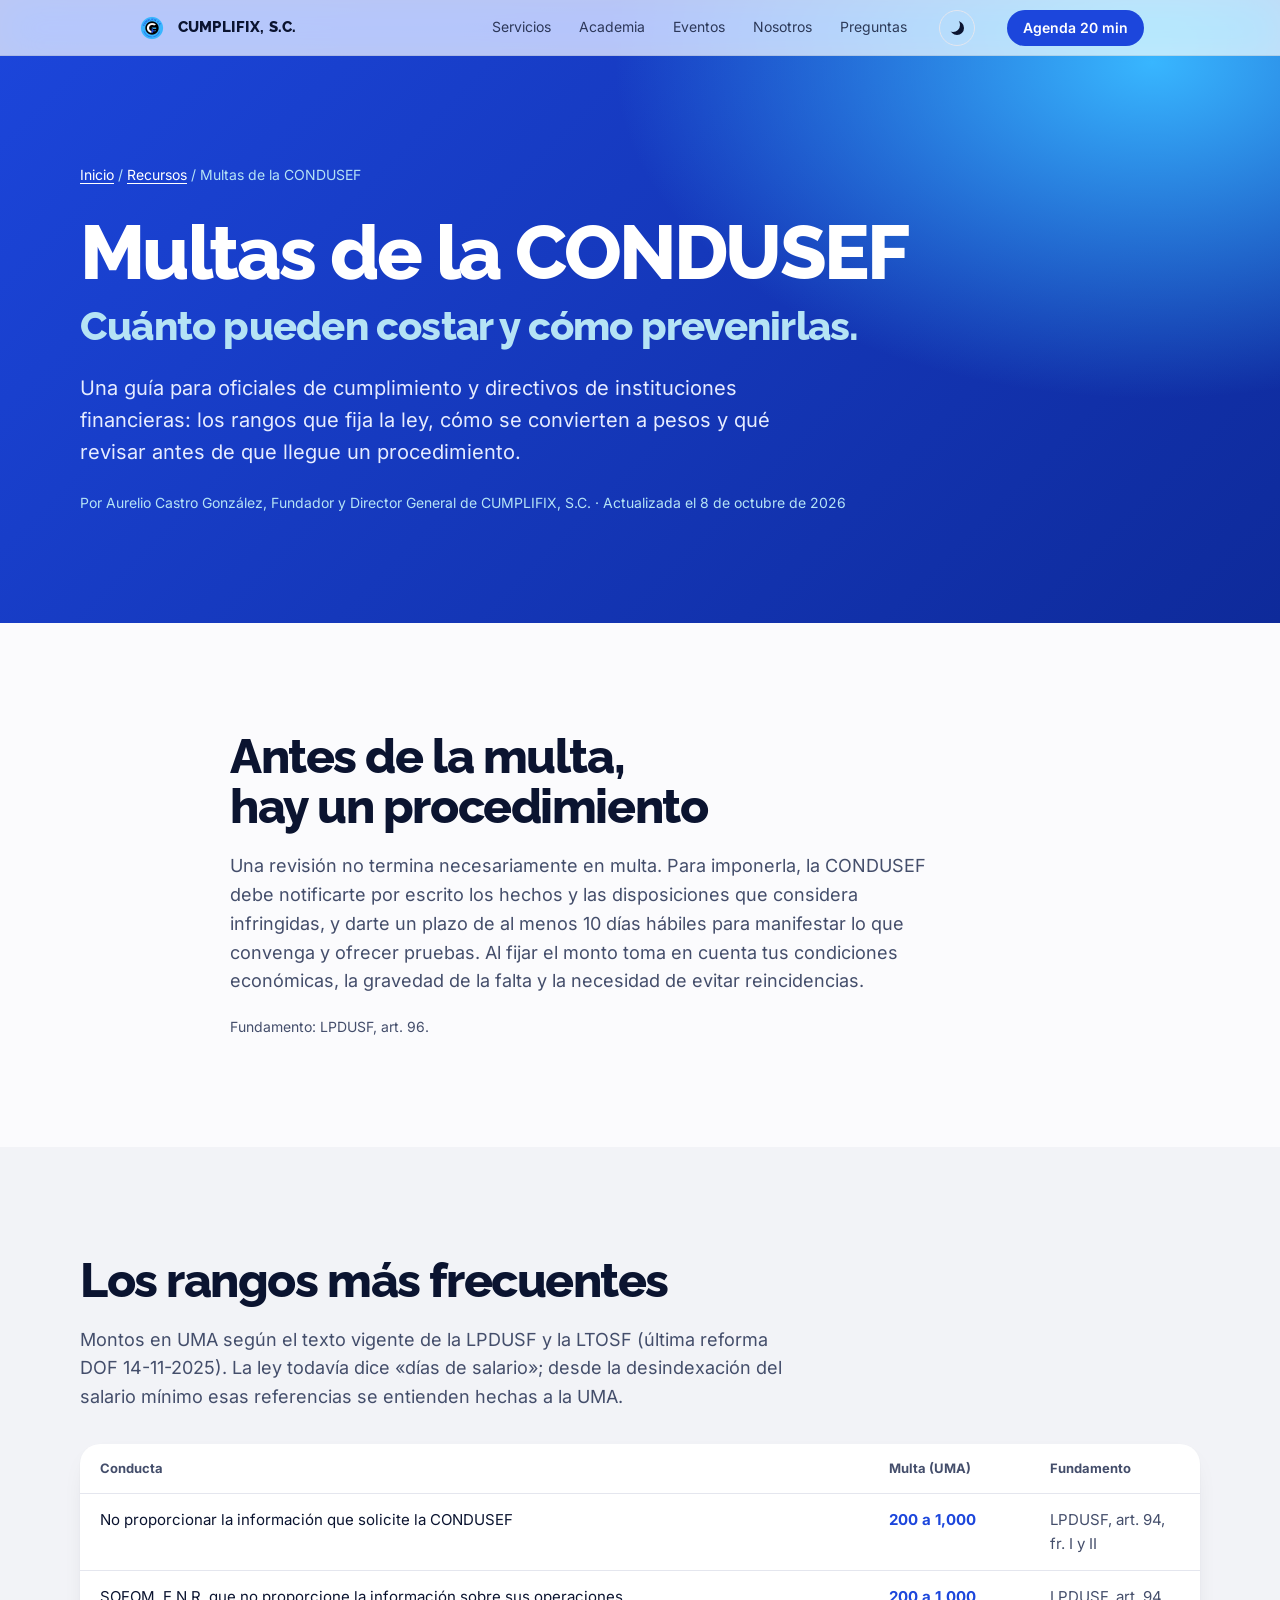
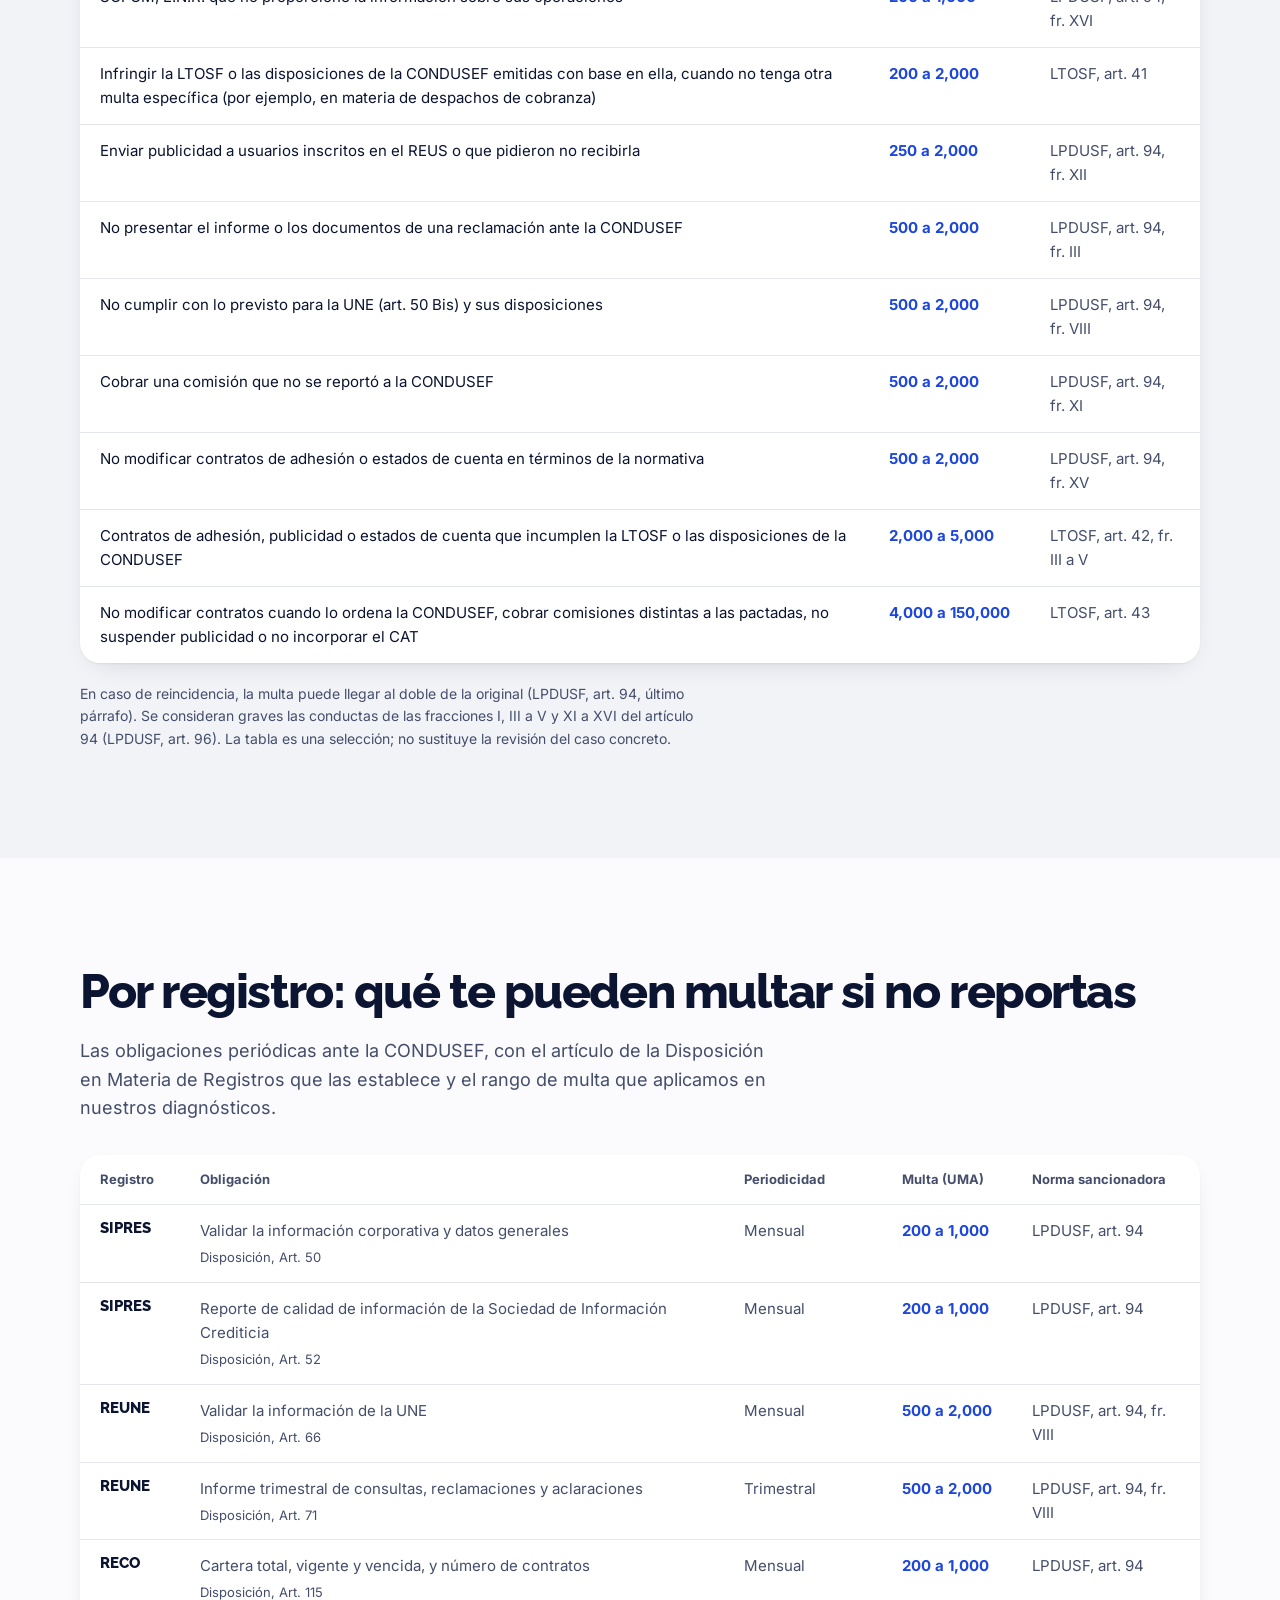
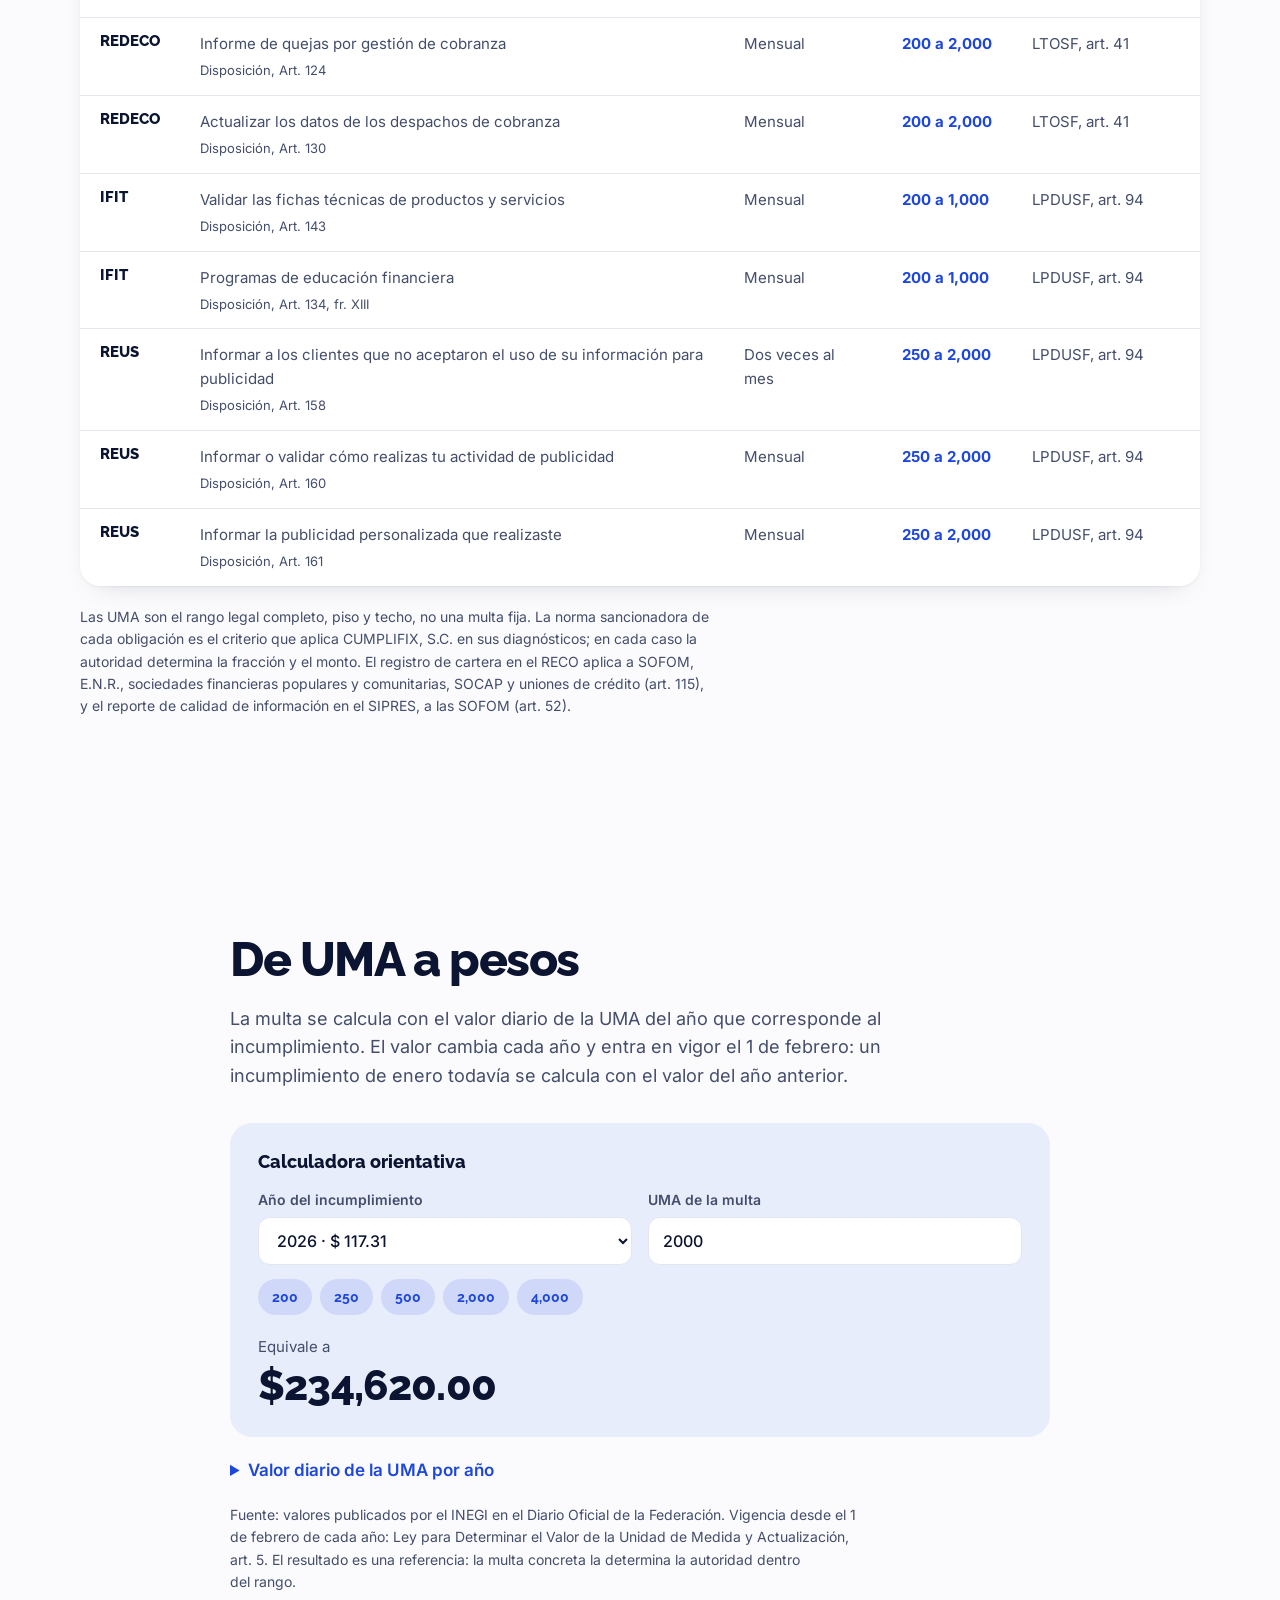
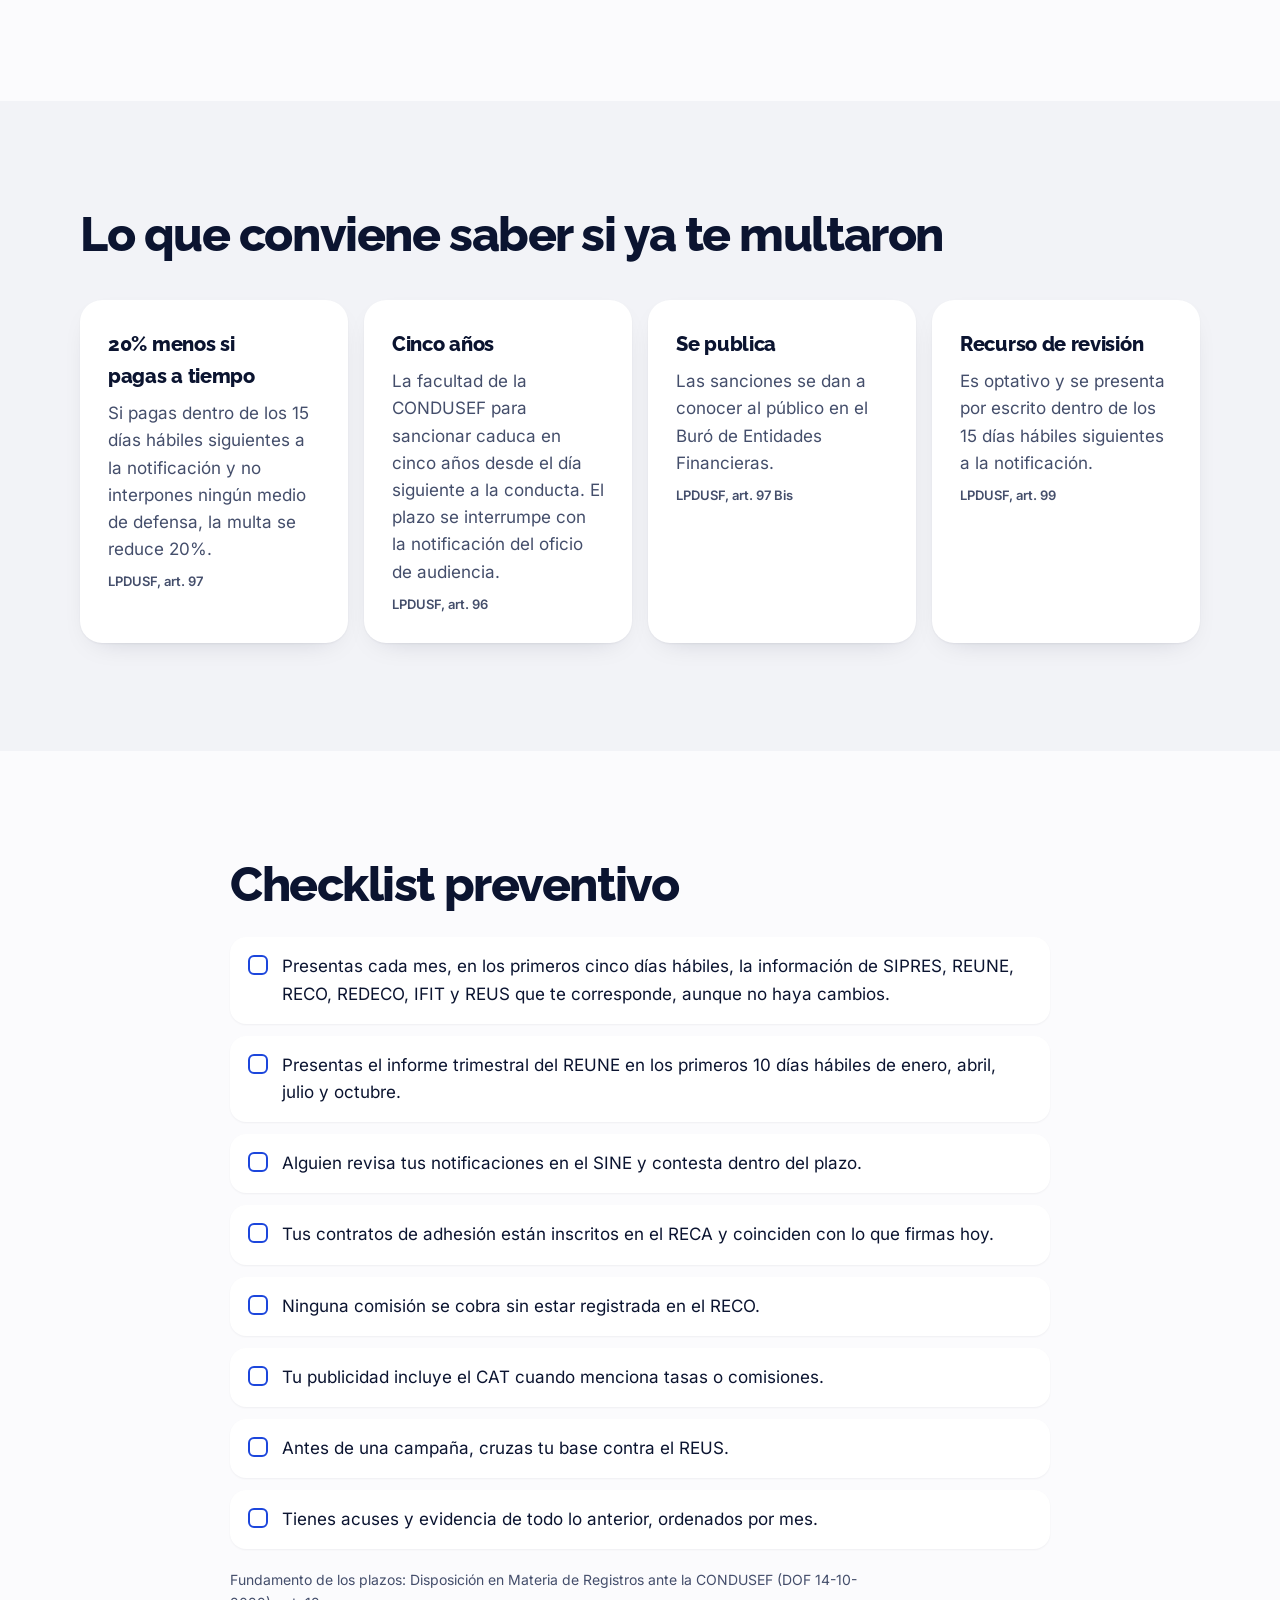
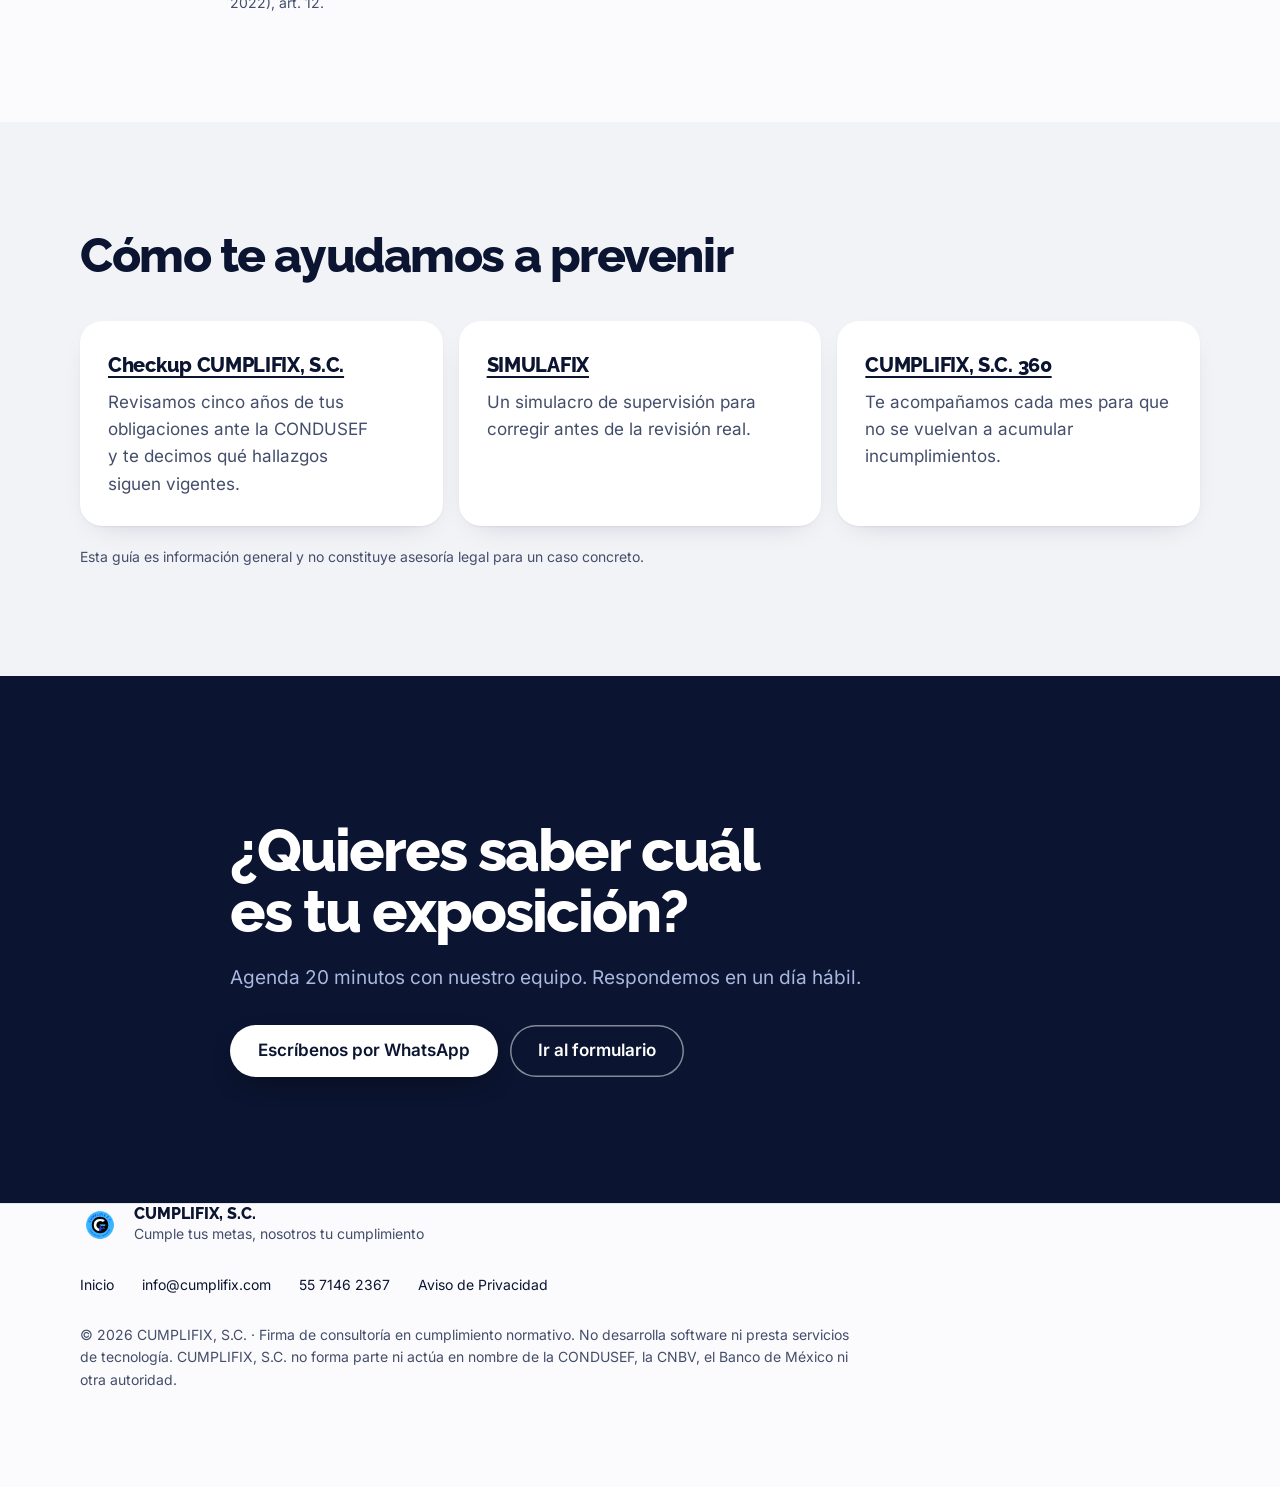
==== recursos/multas-condusef/index.html @ 6221f95b "Guía de multas de la CONDUSEF: rangos por conducta y por registro, calculadora UMA Co-Authored-By: C" ====
<!doctype html>
<html lang="es-MX">
<head>
  <meta charset="utf-8">
  <meta http-equiv="Content-Security-Policy" content="default-src 'none'; script-src 'self'; style-src 'self' 'unsafe-inline'; img-src 'self' data:; font-src 'self'; connect-src 'self'; manifest-src 'self'; base-uri 'none'; form-action 'none'; object-src 'none'; upgrade-insecure-requests">
  <meta name="referrer" content="strict-origin-when-cross-origin">
  <meta name="viewport" content="width=device-width, initial-scale=1">
  <title>Multas de la CONDUSEF: montos en UMA y cómo prevenirlas</title>
  <meta name="description" content="Cuánto puede multar la CONDUSEF a una institución financiera: rangos en UMA según la LPDUSF y la LTOSF, valor de la UMA por año, calculadora y checklist preventivo.">
  <meta property="og:site_name" content="CUMPLIFIX, S.C.">
  <meta property="og:title" content="Multas de la CONDUSEF: montos en UMA y cómo prevenirlas">
  <meta property="og:description" content="Rangos de multa en UMA, valor de la UMA por año y checklist para prevenir sanciones.">
  <meta property="og:type" content="article">
  <meta property="og:url" content="https://cumplifix.com/recursos/multas-condusef/">
  <meta property="og:image" content="https://cumplifix.com/assets/img/logo-1000.png">
  <meta property="og:locale" content="es_MX">
  <meta name="twitter:card" content="summary">
  <meta name="theme-color" content="#FBFBFD" media="(prefers-color-scheme: light)">
  <meta name="theme-color" content="#060A18" media="(prefers-color-scheme: dark)">
  <meta name="color-scheme" content="light dark">
  <link rel="canonical" href="https://cumplifix.com/recursos/multas-condusef/">
  <link rel="icon" type="image/png" href="/assets/img/logo-128.png">
  <link rel="apple-touch-icon" href="/assets/img/logo-128.png">
  <script type="application/ld+json">
{
 "@context": "https://schema.org",
 "@graph": [
  {
   "@type": "Article",
   "@id": "https://cumplifix.com/recursos/multas-condusef/#articulo",
   "headline": "Multas de la CONDUSEF: montos en UMA y cómo prevenirlas",
   "description": "Cuánto puede multar la CONDUSEF a una institución financiera: rangos en UMA según la LPDUSF y la LTOSF, valor de la UMA por año, calculadora y checklist preventivo.",
   "inLanguage": "es-MX",
   "datePublished": "2026-10-08",
   "dateModified": "2026-10-08",
   "author": {
    "@type": "Person",
    "name": "Aurelio Castro González",
    "jobTitle": "Fundador y Director General",
    "worksFor": {
     "@id": "https://cumplifix.com/#organizacion"
    }
   },
   "publisher": {
    "@type": "Organization",
    "@id": "https://cumplifix.com/#organizacion",
    "name": "CUMPLIFIX, S.C.",
    "logo": {
     "@type": "ImageObject",
     "url": "https://cumplifix.com/assets/img/logo-1000.png"
    }
   },
   "mainEntityOfPage": "https://cumplifix.com/recursos/multas-condusef/",
   "image": "https://cumplifix.com/assets/img/logo-1000.png"
  },
  {
   "@type": "BreadcrumbList",
   "itemListElement": [
    {
     "@type": "ListItem",
     "position": 1,
     "name": "Inicio",
     "item": "https://cumplifix.com/"
    },
    {
     "@type": "ListItem",
     "position": 2,
     "name": "Recursos",
     "item": "https://cumplifix.com/#herramientas"
    },
    {
     "@type": "ListItem",
     "position": 3,
     "name": "Multas de la CONDUSEF",
     "item": "https://cumplifix.com/recursos/multas-condusef/"
    }
   ]
  }
 ]
}
  </script>
  <script src="/assets/js/boot.js?v=20261008b"></script>
  <script src="/assets/js/legal.js?v=20261008c" defer></script>
  <script src="/assets/js/multas.js?v=20261008a" defer></script>
  <link rel="preload" href="/assets/fonts/raleway-var.woff2" as="font" type="font/woff2" crossorigin>
  <link rel="preload" href="/assets/fonts/inter-var.woff2" as="font" type="font/woff2" crossorigin>
  <link rel="stylesheet" href="/assets/css/main.css?v=20261008f">
</head>
<body class="svc-page">
  <a class="skip" href="#contenido">Saltar al contenido</a>
  <header class="nav is-scrolled">
    <div class="nav-inner">
      <a class="brand" href="/" aria-label="CUMPLIFIX, S.C., inicio"><img src="/assets/img/logo-128.png" alt="" width="32" height="32"><span>CUMPLIFIX, S.C.</span></a>
      <button class="menu-btn" type="button" aria-expanded="false" aria-controls="nav-links" aria-label="Abrir menú" data-menu><span></span></button>
      <nav class="nav-links" id="nav-links" aria-label="Principal">
        <a href="/#servicios">Servicios</a>
        <a href="/#academia">Academia</a>
        <a href="/#eventos">Eventos</a>
        <a href="/#equipo">Nosotros</a>
        <a href="/#preguntas">Preguntas</a>
      </nav>
      <button class="theme-btn" type="button" data-theme-toggle aria-label="Cambiar a modo oscuro"><span aria-hidden="true"></span></button>
      <a class="btn btn-sm" href="/#contacto">Agenda 20 min</a>
    </div>
  </header>

  <main id="contenido">
    <section class="sp-hero" aria-labelledby="sp-title">
      <div class="sp-wrap">
        <nav class="sp-crumbs" aria-label="Ruta de navegación"><a href="/">Inicio</a> <span aria-hidden="true">/</span> <a href="/#herramientas">Recursos</a> <span aria-hidden="true">/</span> <span aria-current="page">Multas de la CONDUSEF</span></nav>
        <h1 id="sp-title" class="sp-title">Multas de la CONDUSEF <span>Cuánto pueden costar y cómo prevenirlas.</span></h1>
        <p class="sp-sub">Una guía para oficiales de cumplimiento y directivos de instituciones financieras: los rangos que fija la ley, cómo se convierten a pesos y qué revisar antes de que llegue un procedimiento.</p>
        <p class="sp-byline">Por Aurelio Castro González, Fundador y Director General de CUMPLIFIX, S.C. · Actualizada el 8 de octubre de 2026</p>
      </div>
    </section>

    <section class="sp-sec" aria-labelledby="g-antes">
      <div class="sp-wrap sp-narrow">
        <h2 id="g-antes" class="sp-h2">Antes de la multa, hay un procedimiento</h2>
        <p class="sp-lead">Una revisión no termina necesariamente en multa. Para imponerla, la CONDUSEF debe notificarte por escrito los hechos y las disposiciones que considera infringidas, y darte un plazo de al menos 10 días hábiles para manifestar lo que convenga y ofrecer pruebas. Al fijar el monto toma en cuenta tus condiciones económicas, la gravedad de la falta y la necesidad de evitar reincidencias.</p>
        <p class="sp-note">Fundamento: LPDUSF, art. 96.</p>
      </div>
    </section>

    <section class="sp-sec sp-alt" aria-labelledby="g-rangos">
      <div class="sp-wrap">
        <h2 id="g-rangos" class="sp-h2">Los rangos más frecuentes</h2>
        <p class="sp-lead">Montos en UMA según el texto vigente de la LPDUSF y la LTOSF (última reforma DOF 14-11-2025). La ley todavía dice «días de salario»; desde la desindexación del salario mínimo esas referencias se entienden hechas a la UMA.</p>
        <div class="g-table-wrap">
          <table class="g-table">
            <thead><tr><th scope="col">Conducta</th><th scope="col">Multa (UMA)</th><th scope="col">Fundamento</th></tr></thead>
            <tbody>
            <tr><td>No proporcionar la información que solicite la CONDUSEF</td><td class="num">200 a 1,000</td><td>LPDUSF, art. 94, fr. I y II</td></tr>
            <tr><td>SOFOM, E.N.R. que no proporcione la información sobre sus operaciones</td><td class="num">200 a 1,000</td><td>LPDUSF, art. 94, fr. XVI</td></tr>
            <tr><td>Infringir la LTOSF o las disposiciones de la CONDUSEF emitidas con base en ella, cuando no tenga otra multa específica (por ejemplo, en materia de despachos de cobranza)</td><td class="num">200 a 2,000</td><td>LTOSF, art. 41</td></tr>
            <tr><td>Enviar publicidad a usuarios inscritos en el REUS o que pidieron no recibirla</td><td class="num">250 a 2,000</td><td>LPDUSF, art. 94, fr. XII</td></tr>
            <tr><td>No presentar el informe o los documentos de una reclamación ante la CONDUSEF</td><td class="num">500 a 2,000</td><td>LPDUSF, art. 94, fr. III</td></tr>
            <tr><td>No cumplir con lo previsto para la UNE (art. 50 Bis) y sus disposiciones</td><td class="num">500 a 2,000</td><td>LPDUSF, art. 94, fr. VIII</td></tr>
            <tr><td>Cobrar una comisión que no se reportó a la CONDUSEF</td><td class="num">500 a 2,000</td><td>LPDUSF, art. 94, fr. XI</td></tr>
            <tr><td>No modificar contratos de adhesión o estados de cuenta en términos de la normativa</td><td class="num">500 a 2,000</td><td>LPDUSF, art. 94, fr. XV</td></tr>
            <tr><td>Contratos de adhesión, publicidad o estados de cuenta que incumplen la LTOSF o las disposiciones de la CONDUSEF</td><td class="num">2,000 a 5,000</td><td>LTOSF, art. 42, fr. III a V</td></tr>
            <tr><td>No modificar contratos cuando lo ordena la CONDUSEF, cobrar comisiones distintas a las pactadas, no suspender publicidad o no incorporar el CAT</td><td class="num">4,000 a 150,000</td><td>LTOSF, art. 43</td></tr>
            </tbody>
          </table>
        </div>
        <p class="sp-note">En caso de reincidencia, la multa puede llegar al doble de la original (LPDUSF, art. 94, último párrafo). Se consideran graves las conductas de las fracciones I, III a V y XI a XVI del artículo 94 (LPDUSF, art. 96). La tabla es una selección; no sustituye la revisión del caso concreto.</p>
      </div>
    </section>

    <section class="sp-sec" aria-labelledby="g-registro">
      <div class="sp-wrap">
        <h2 id="g-registro" class="sp-h2">Por registro: qué te pueden multar si no reportas</h2>
        <p class="sp-lead">Las obligaciones periódicas ante la CONDUSEF, con el artículo de la Disposición en Materia de Registros que las establece y el rango de multa que aplicamos en nuestros diagnósticos.</p>
        <div class="g-table-wrap">
          <table class="g-table g-table-reg">
            <thead><tr><th scope="col">Registro</th><th scope="col">Obligación</th><th scope="col">Periodicidad</th><th scope="col">Multa (UMA)</th><th scope="col">Norma sancionadora</th></tr></thead>
            <tbody>
            <tr><td class="reg">SIPRES</td><td>Validar la información corporativa y datos generales<span class="g-art">Disposición, Art. 50</span></td><td>Mensual</td><td class="num">200 a 1,000</td><td>LPDUSF, art. 94</td></tr>
            <tr><td class="reg">SIPRES</td><td>Reporte de calidad de información de la Sociedad de Información Crediticia<span class="g-art">Disposición, Art. 52</span></td><td>Mensual</td><td class="num">200 a 1,000</td><td>LPDUSF, art. 94</td></tr>
            <tr><td class="reg">REUNE</td><td>Validar la información de la UNE<span class="g-art">Disposición, Art. 66</span></td><td>Mensual</td><td class="num">500 a 2,000</td><td>LPDUSF, art. 94, fr. VIII</td></tr>
            <tr><td class="reg">REUNE</td><td>Informe trimestral de consultas, reclamaciones y aclaraciones<span class="g-art">Disposición, Art. 71</span></td><td>Trimestral</td><td class="num">500 a 2,000</td><td>LPDUSF, art. 94, fr. VIII</td></tr>
            <tr><td class="reg">RECO</td><td>Cartera total, vigente y vencida, y número de contratos<span class="g-art">Disposición, Art. 115</span></td><td>Mensual</td><td class="num">200 a 1,000</td><td>LPDUSF, art. 94</td></tr>
            <tr><td class="reg">REDECO</td><td>Informe de quejas por gestión de cobranza<span class="g-art">Disposición, Art. 124</span></td><td>Mensual</td><td class="num">200 a 2,000</td><td>LTOSF, art. 41</td></tr>
            <tr><td class="reg">REDECO</td><td>Actualizar los datos de los despachos de cobranza<span class="g-art">Disposición, Art. 130</span></td><td>Mensual</td><td class="num">200 a 2,000</td><td>LTOSF, art. 41</td></tr>
            <tr><td class="reg">IFIT</td><td>Validar las fichas técnicas de productos y servicios<span class="g-art">Disposición, Art. 143</span></td><td>Mensual</td><td class="num">200 a 1,000</td><td>LPDUSF, art. 94</td></tr>
            <tr><td class="reg">IFIT</td><td>Programas de educación financiera<span class="g-art">Disposición, Art. 134, fr. XIII</span></td><td>Mensual</td><td class="num">200 a 1,000</td><td>LPDUSF, art. 94</td></tr>
            <tr><td class="reg">REUS</td><td>Informar a los clientes que no aceptaron el uso de su información para publicidad<span class="g-art">Disposición, Art. 158</span></td><td>Dos veces al mes</td><td class="num">250 a 2,000</td><td>LPDUSF, art. 94</td></tr>
            <tr><td class="reg">REUS</td><td>Informar o validar cómo realizas tu actividad de publicidad<span class="g-art">Disposición, Art. 160</span></td><td>Mensual</td><td class="num">250 a 2,000</td><td>LPDUSF, art. 94</td></tr>
            <tr><td class="reg">REUS</td><td>Informar la publicidad personalizada que realizaste<span class="g-art">Disposición, Art. 161</span></td><td>Mensual</td><td class="num">250 a 2,000</td><td>LPDUSF, art. 94</td></tr>
            </tbody>
          </table>
        </div>
        <p class="sp-note">Las UMA son el rango legal completo, piso y techo, no una multa fija. La norma sancionadora de cada obligación es el criterio que aplica CUMPLIFIX, S.C. en sus diagnósticos; en cada caso la autoridad determina la fracción y el monto. El registro de cartera en el RECO aplica a SOFOM, E.N.R., sociedades financieras populares y comunitarias, SOCAP y uniones de crédito (art. 115), y el reporte de calidad de información en el SIPRES, a las SOFOM (art. 52).</p>
      </div>
    </section>

    <section class="sp-sec" aria-labelledby="g-uma">
      <div class="sp-wrap sp-narrow">
        <h2 id="g-uma" class="sp-h2">De UMA a pesos</h2>
        <p class="sp-lead">La multa se calcula con el valor diario de la UMA del año que corresponde al incumplimiento. El valor cambia cada año y entra en vigor el 1 de febrero: un incumplimiento de enero todavía se calcula con el valor del año anterior.</p>
        <div class="g-calc" data-calc role="group" aria-labelledby="g-calc-t">
          <p id="g-calc-t" class="g-calc-t">Calculadora orientativa</p>
          <div class="g-calc-row">
            <label>Año del incumplimiento<select data-uma><option value="117.31">2026 · $ 117.31</option><option value="113.14">2025 · $ 113.14</option><option value="108.57">2024 · $ 108.57</option><option value="103.74">2023 · $ 103.74</option><option value="96.22">2022 · $ 96.22</option><option value="89.62">2021 · $ 89.62</option><option value="86.88">2020 · $ 86.88</option><option value="84.49">2019 · $ 84.49</option><option value="80.6">2018 · $ 80.60</option><option value="75.49">2017 · $ 75.49</option><option value="73.04">2016 · $ 73.04</option></select></label>
            <label>UMA de la multa<input data-umas type="number" inputmode="numeric" min="1" max="150000" step="1" value="2000"></label>
          </div>
          <ul class="g-presets" aria-label="Montos frecuentes"><li><button type="button" data-preset="200">200</button></li><li><button type="button" data-preset="250">250</button></li><li><button type="button" data-preset="500">500</button></li><li><button type="button" data-preset="2000">2,000</button></li><li><button type="button" data-preset="4000">4,000</button></li></ul>
          <p class="g-calc-out" aria-live="polite"><span>Equivale a</span> <b data-out>$ 234,620.00</b></p>
        </div>
        <details class="g-uma-tabla">
          <summary>Valor diario de la UMA por año</summary>
          <table class="g-table g-table-sm">
            <thead><tr><th scope="col">Año</th><th scope="col">Valor diario</th></tr></thead>
            <tbody>
            <tr><td>2026</td><td class="num">$ 117.31</td></tr>
            <tr><td>2025</td><td class="num">$ 113.14</td></tr>
            <tr><td>2024</td><td class="num">$ 108.57</td></tr>
            <tr><td>2023</td><td class="num">$ 103.74</td></tr>
            <tr><td>2022</td><td class="num">$ 96.22</td></tr>
            <tr><td>2021</td><td class="num">$ 89.62</td></tr>
            <tr><td>2020</td><td class="num">$ 86.88</td></tr>
            <tr><td>2019</td><td class="num">$ 84.49</td></tr>
            <tr><td>2018</td><td class="num">$ 80.60</td></tr>
            <tr><td>2017</td><td class="num">$ 75.49</td></tr>
            <tr><td>2016</td><td class="num">$ 73.04</td></tr>
            </tbody>
          </table>
        </details>
        <p class="sp-note">Fuente: valores publicados por el INEGI en el Diario Oficial de la Federación. Vigencia desde el 1 de febrero de cada año: Ley para Determinar el Valor de la Unidad de Medida y Actualización, art. 5. El resultado es una referencia: la multa concreta la determina la autoridad dentro del rango.</p>
      </div>
    </section>

    <section class="sp-sec sp-alt" aria-labelledby="g-reduce">
      <div class="sp-wrap">
        <h2 id="g-reduce" class="sp-h2">Lo que conviene saber si ya te multaron</h2>
        <ul class="sp-grid sp-grid-even">
          <li><h3>20% menos si pagas a tiempo</h3><p>Si pagas dentro de los 15 días hábiles siguientes a la notificación y no interpones ningún medio de defensa, la multa se reduce 20%.</p><p class="sp-fr">LPDUSF, art. 97</p></li>
          <li><h3>Cinco años</h3><p>La facultad de la CONDUSEF para sancionar caduca en cinco años desde el día siguiente a la conducta. El plazo se interrumpe con la notificación del oficio de audiencia.</p><p class="sp-fr">LPDUSF, art. 96</p></li>
          <li><h3>Se publica</h3><p>Las sanciones se dan a conocer al público en el Buró de Entidades Financieras.</p><p class="sp-fr">LPDUSF, art. 97 Bis</p></li>
          <li><h3>Recurso de revisión</h3><p>Es optativo y se presenta por escrito dentro de los 15 días hábiles siguientes a la notificación.</p><p class="sp-fr">LPDUSF, art. 99</p></li>
        </ul>
      </div>
    </section>

    <section class="sp-sec" aria-labelledby="g-check">
      <div class="sp-wrap sp-narrow">
        <h2 id="g-check" class="sp-h2">Checklist preventivo</h2>
        <ul class="g-check">
          <li>Presentas cada mes, en los primeros cinco días hábiles, la información de SIPRES, REUNE, RECO, REDECO, IFIT y REUS que te corresponde, aunque no haya cambios.</li>
          <li>Presentas el informe trimestral del REUNE en los primeros 10 días hábiles de enero, abril, julio y octubre.</li>
          <li>Alguien revisa tus notificaciones en el SINE y contesta dentro del plazo.</li>
          <li>Tus contratos de adhesión están inscritos en el RECA y coinciden con lo que firmas hoy.</li>
          <li>Ninguna comisión se cobra sin estar registrada en el RECO.</li>
          <li>Tu publicidad incluye el CAT cuando menciona tasas o comisiones.</li>
          <li>Antes de una campaña, cruzas tu base contra el REUS.</li>
          <li>Tienes acuses y evidencia de todo lo anterior, ordenados por mes.</li>
        </ul>
        <p class="sp-note">Fundamento de los plazos: Disposición en Materia de Registros ante la CONDUSEF (DOF 14-10-2022), art. 12.</p>
      </div>
    </section>

    <section class="sp-sec sp-alt" aria-labelledby="g-ayuda">
      <div class="sp-wrap">
        <h2 id="g-ayuda" class="sp-h2">Cómo te ayudamos a prevenir</h2>
        <ul class="sp-grid sp-grid-even">
          <li><h3><a href="/servicios/checkup/">Checkup CUMPLIFIX, S.C.</a></h3><p>Revisamos cinco años de tus obligaciones ante la CONDUSEF y te decimos qué hallazgos siguen vigentes.</p></li>
          <li><h3><a href="/servicios/simulafix/">SIMULAFIX</a></h3><p>Un simulacro de supervisión para corregir antes de la revisión real.</p></li>
          <li><h3><a href="/servicios/cumplifix-360/">CUMPLIFIX, S.C. 360</a></h3><p>Te acompañamos cada mes para que no se vuelvan a acumular incumplimientos.</p></li>
        </ul>
        <p class="sp-note">Esta guía es información general y no constituye asesoría legal para un caso concreto.</p>
      </div>
    </section>

    <section class="contact sp-cta" aria-labelledby="sp-cta">
      <div class="sp-wrap sp-narrow">
        <h2 id="sp-cta" class="contact-title">¿Quieres saber cuál es tu exposición?</h2>
        <p class="contact-sub">Agenda 20 minutos con nuestro equipo. Respondemos en un día hábil.</p>
        <div class="sp-ctas">
          <a class="btn btn-light" href="https://wa.me/525571462367?text=Hola%2C%20le%C3%AD%20la%20gu%C3%ADa%20de%20multas%20de%20la%20CONDUSEF%20y%20quiero%20revisar%20mi%20caso." target="_blank" rel="noopener">Escríbenos por WhatsApp</a>
          <a class="btn btn-ghost-dark" href="/#contacto">Ir al formulario</a>
        </div>
      </div>
    </section>
  </main>

  <footer class="foot">
    <div class="foot-inner">
      <div class="foot-brand">
        <img src="/assets/img/logo-128.png" alt="" width="40" height="40">
        <div><b>CUMPLIFIX, S.C.</b><span>Cumple tus metas, nosotros tu cumplimiento</span></div>
      </div>
      <ul class="foot-links">
        <li><a href="/">Inicio</a></li>
        <li><a href="mailto:info@cumplifix.com">info@cumplifix.com</a></li>
        <li><a href="tel:+525571462367">55 7146 2367</a></li>
        <li><a href="/aviso-de-privacidad.html">Aviso de Privacidad</a></li>
      </ul>
      <p class="foot-legal">© 2026 CUMPLIFIX, S.C. · Firma de consultoría en cumplimiento normativo. No desarrolla software ni presta servicios de tecnología. CUMPLIFIX, S.C. no forma parte ni actúa en nombre de la CONDUSEF, la CNBV, el Banco de México ni otra autoridad.</p>
    </div>
  </footer>
</body>
</html>
---- assets/css/main.css ----
/* Lenis (integrado) */
html.lenis,html.lenis body{height:auto}.lenis:not(.lenis-autoToggle).lenis-stopped{overflow:clip}.lenis [data-lenis-prevent],.lenis [data-lenis-prevent-wheel],.lenis [data-lenis-prevent-touch]{overscroll-behavior:contain}.lenis.lenis-smooth iframe{pointer-events:none}.lenis.lenis-autoToggle{transition-property:overflow;transition-duration:1ms;transition-behavior:allow-discrete}

/* ============ Tipografías autoalojadas ============ */
@font-face {
  font-family: "Raleway";
  src: url("../fonts/raleway-var.woff2") format("woff2");
  font-weight: 100 900;
  font-display: swap;
}
@font-face {
  font-family: "Inter";
  src: url("../fonts/inter-var.woff2") format("woff2");
  font-weight: 100 900;
  font-display: swap;
}

/* ============ Tokens de marca ============ */
:root {
  --royal: #1C46DC;
  --royal-press: #1538B8;
  --sky: #38B6FF;
  --ink: #0B1430;
  --ink-2: #444E6B;        /* texto secundario sobre claro (AA) */
  --line: #E4E6EE;
  --ground: #FBFBFD;
  --ground-2: #F2F3F7;
  --wa: #0B6B37;           /* verde WhatsApp, 6.4:1 sobre blanco */
  --on-dark-2: #A9B8E0;    /* texto secundario sobre tinta, teñido de azul */

  --fg: #0B1430;            /* texto principal (cambia en modo oscuro) */
  --surface: #FFFFFF;       /* tarjetas y formularios sobre fondo claro */
  --accent-text: #1C46DC;   /* royal como color de texto/enlace */
  --nav-bg: rgba(251, 251, 253, .72);
  --pale: #E8EDFC;
  --err: #C2261D; --err-bg: #FFF5F4; --ok: #12753F;
  --cotton: #B5E3F5;
  --candy: #F4B8D0;

  --display: "Raleway", system-ui, sans-serif;
  --text: "Inter", system-ui, sans-serif;

  --ease-out: cubic-bezier(0.22, 1, 0.36, 1);
  --radius-l: 28px;
  --nav-h: 56px;
  --gutter: clamp(20px, 5vw, 56px);
}

/* ============ Modo oscuro ============ */
@media (prefers-color-scheme: dark) {
  :root:not([data-theme="light"]) {
    --ground: #060A18; --ground-2: #121A36; --surface: #0E1530; --fg: #EEF2FF; --ink-2: #A9B8E0;
    --line: rgba(255, 255, 255, .12); --accent-text: #8DB2FF; --nav-bg: rgba(6, 10, 24, .72); --pale: #16224A; --wa: #4CD38A; --err: #FF8A80; --err-bg: #2A1220; --ok: #5FE09A;
    color-scheme: dark;
  }
}
:root[data-theme="dark"] {
  --ground: #060A18; --ground-2: #121A36; --surface: #0E1530; --fg: #EEF2FF; --ink-2: #A9B8E0;
  --line: rgba(255, 255, 255, .12); --accent-text: #8DB2FF; --nav-bg: rgba(6, 10, 24, .72); --pale: #16224A; --wa: #4CD38A; --err: #FF8A80; --err-bg: #2A1220; --ok: #5FE09A;
  color-scheme: dark;
}
:root[data-theme="light"] { color-scheme: light; }

/* ============ Base ============ */
*, *::before, *::after { box-sizing: border-box; }
[hidden] { display: none !important; }
html { -webkit-text-size-adjust: 100%; scrollbar-color: #C5CBDB transparent; scroll-padding-top: calc(var(--nav-h) + 16px); }
@media (max-width: 700px) { html { scroll-padding-bottom: 96px; } }
body {
  margin: 0;
  background: var(--ground);
  color: var(--fg);
  font: 400 1.0625rem/1.6 var(--text);
  font-feature-settings: "ss01", "cv11";
  -webkit-font-smoothing: antialiased;
  caret-color: var(--accent-text);
  overflow-x: clip;
}
img { display: block; max-width: 100%; height: auto; }
h1, h2, h3 { font-family: var(--display); margin: 0; text-wrap: balance; }
p { margin: 0; text-wrap: pretty; }
a { color: inherit; text-underline-offset: 0.2em; }
::selection { background: var(--royal); color: #fff; }
:focus-visible { outline: 3px solid var(--royal); outline-offset: 3px; border-radius: 6px; }
.stage :focus-visible, .after :focus-visible, .pld-card :focus-visible, .contact :focus-visible, .nav.is-dark :focus-visible { outline-color: var(--sky); }
.contact .form :focus-visible { outline-color: var(--accent-text); }
.accent { color: var(--accent-text); }

.skip {
  position: absolute; left: 16px; top: -60px; z-index: 100;
  background: var(--ink); color: #fff; padding: 10px 16px; border-radius: 10px;
}
.skip:focus { top: 12px; }

/* ============ Botones ============ */
.btn {
  display: inline-flex; align-items: center; justify-content: center;
  min-height: 52px; padding: 12px 28px;
  border-radius: 999px;
  background: var(--royal); color: #fff;
  font: 600 1.0625rem/1.25 var(--text);
  text-align: center;
  text-decoration: none;
  box-shadow: 0 1px 2px rgba(11, 20, 48, .12), 0 8px 24px -8px rgba(28, 70, 220, .55);
  transition: background-color .2s var(--ease-out), transform .16s var(--ease-out), box-shadow .2s var(--ease-out);
}
.btn:hover { background: var(--royal-press); box-shadow: 0 1px 2px rgba(11, 20, 48, .14), 0 12px 28px -8px rgba(28, 70, 220, .6); }
.btn:active { transform: scale(.97); }
.btn-sm { min-height: 36px; padding: 0 16px; line-height: 1; white-space: nowrap; font-size: .875rem; box-shadow: none; }
.btn-sm:hover { box-shadow: none; }

.link-wa {
  display: inline-flex; align-items: center; gap: 8px;
  min-height: 52px; padding: 0 8px;
  color: var(--wa); font-weight: 600; text-decoration: none;
}
.link-wa:hover { text-decoration: underline; }

/* ============ Navegación ============ */
.nav {
  position: fixed; inset: 0 0 auto 0; z-index: 50;
  height: var(--nav-h);
  background: var(--nav-bg);
  -webkit-backdrop-filter: saturate(180%) blur(20px);
  backdrop-filter: saturate(180%) blur(20px);
  border-bottom: 1px solid transparent;
  transition: border-color .3s var(--ease-out), background-color .4s var(--ease-out), color .4s var(--ease-out);
}
.nav.is-scrolled { border-bottom-color: rgba(11, 20, 48, .08); }
.nav.is-dark { background: rgba(11, 20, 48, .6); color: #fff; border-bottom-color: rgba(255, 255, 255, .08); }
.nav-inner {
  height: 100%; max-width: 1120px; margin: 0 auto; padding: 0 var(--gutter);
  display: flex; align-items: center; gap: 32px;
}
.brand { display: flex; align-items: center; gap: 10px; white-space: nowrap; text-decoration: none; font: 800 .9375rem/1 var(--display); letter-spacing: .01em; }
.nav-links { display: flex; gap: 28px; margin-left: auto; font-size: .875rem; }
.nav-links a { text-decoration: none; opacity: .8; transition: opacity .2s; }
.nav-links a:hover { opacity: 1; }
.menu-btn { display: none; }
@media (max-width: 820px) {
  .nav-inner { gap: 12px; }
  .nav-links { display: none; }
  .nav .btn-sm { margin-left: auto; }
  .nav .btn-sm { order: 1; }
  .menu-btn {
    order: 2;
    display: grid; place-items: center; width: 40px; height: 40px; margin-right: -8px;
    background: none; border: 0; color: inherit; border-radius: 10px; cursor: pointer;
  }
  .menu-btn span, .menu-btn span::before { display: block; width: 18px; height: 2px; background: currentColor; border-radius: 2px; transition: transform .3s var(--ease-out); position: relative; }
  .menu-btn span::before { content: ""; position: absolute; top: 6px; }
  .menu-btn span { transform: translateY(-3px); }
  .nav.is-open .menu-btn span { transform: translateY(0) rotate(45deg); }
  .nav.is-open .menu-btn span::before { top: 0; transform: rotate(-90deg); }
  .nav.is-open { background: var(--ground); color: var(--fg); }
  .nav.is-open .nav-links {
    display: grid; position: absolute; top: var(--nav-h); left: 0; right: 0;
    padding: 8px var(--gutter) 24px; gap: 0;
    background: var(--ground);
    box-shadow: 0 24px 40px -24px rgba(11, 20, 48, .35);
    -webkit-backdrop-filter: saturate(180%) blur(20px); backdrop-filter: saturate(180%) blur(20px);
    border-bottom: 1px solid rgba(11, 20, 48, .08);
    font: 800 1.5rem/1 var(--display); letter-spacing: -0.02em;
  }
  .nav.is-open .nav-links a { padding: 14px 0; opacity: 1; }
}

/* ============ Hero ============ */
.hero {
  position: relative; isolation: isolate;
  min-height: 92svh;
  display: flex; flex-direction: column; align-items: center; justify-content: center;
  text-align: center;
  padding: calc(var(--nav-h) + 72px) var(--gutter) 48px;
}
.hero-title {
  font-weight: 800;
  font-size: clamp(2.6rem, 8vw, 6rem);
  line-height: 1.02;
  letter-spacing: -0.038em;
  max-width: 13.5em;
}
.hero-title .line { display: block; padding-bottom: .06em; perspective: 900px; }
.hero-title .wd { display: inline-block; white-space: nowrap; }
.hero-title .ch { display: inline-block; transform-origin: 50% 80%; }
.hero-sub {
  margin-top: 28px;
  max-width: 48ch;
  font-size: clamp(1.125rem, 1.9vw, 1.375rem);
  line-height: 1.45;
  color: var(--ink-2);
}
@media (min-width: 1100px) { .hero-sub { max-width: 62ch; } }
.hero-actions {
  margin-top: 40px;
  display: flex; flex-wrap: wrap; align-items: center; justify-content: center; gap: 12px 24px;
}

/* Fondo vivo del hero (WebGL; si no hay, degradado CSS) */
.hero-bg {
  position: absolute; inset: 0; z-index: -1; overflow: hidden;
  background:
    radial-gradient(60% 50% at 85% 10%, #BFE6FF, transparent 70%),
    radial-gradient(50% 45% at 10% 30%, #CBD6FB, transparent 70%),
    var(--ground);
  -webkit-mask-image: linear-gradient(to bottom, #000 72%, transparent);
  mask-image: linear-gradient(to bottom, #000 72%, transparent);
}
.hero-bg canvas { width: 100%; height: 100%; display: block; opacity: 0; transition: opacity 1.2s var(--ease-out); }
.hero-bg canvas.is-on { opacity: 1; }
.hero-grain {
  position: absolute; inset: 0; opacity: .22; mix-blend-mode: multiply; pointer-events: none;
  background-image: url("data:image/svg+xml,%3Csvg xmlns='http://www.w3.org/2000/svg' width='160' height='160'%3E%3Cfilter id='n'%3E%3CfeTurbulence type='fractalNoise' baseFrequency='.9' numOctaves='2' stitchTiles='stitch'/%3E%3CfeColorMatrix values='0 0 0 0 .04 0 0 0 0 .08 0 0 0 0 .19 0 0 0 .55 0'/%3E%3C/filter%3E%3Crect width='100%25' height='100%25' filter='url(%23n)'/%3E%3C/svg%3E");
}

/* Franja de confianza del hero */
.hero-proof {
  list-style: none; margin: 44px 0 0; padding: 0;
  display: flex; flex-wrap: wrap; justify-content: center; gap: 10px 28px;
  font-size: .9375rem; color: var(--ink-2);
}
.hero-proof li { display: block; position: relative; }
.hero-proof li + li::before { content: ""; position: absolute; left: -16px; top: 50%; width: 4px; height: 4px; margin-top: -2px; border-radius: 50%; background: var(--royal); }
.hero-proof b { color: var(--fg); font-weight: 700; }
.hero-proof { animation: hero-rise 1.1s cubic-bezier(.16, 1, .3, 1) 1.1s both; }
@media (max-width: 600px) { .hero-proof { flex-direction: column; gap: 6px; } .hero-proof li + li::before { display: none; } }

/* ============ Escenario: panel que se expande ============ */
.stage { position: relative; height: 340vh; }
.stage-pin { position: sticky; top: 0; height: 100vh; height: 100svh; overflow: hidden; }
.stage-panel {
  position: absolute; inset: 0;
  background: var(--ink);
  color: #fff;
  clip-path: inset(6vh 5vw 0 5vw round var(--radius-l));
  display: grid; place-items: center;
}
.stage-pin { contain: layout paint; }
.stage-glow {
  position: absolute; inset: -20%;
  background:
    radial-gradient(40% 35% at 50% 42%, rgba(28, 70, 220, .55), transparent 70%),
    radial-gradient(30% 25% at 62% 60%, rgba(56, 182, 255, .22), transparent 70%);
  pointer-events: none;
  will-change: transform;
}
.seal {
  position: absolute;
  width: min(56vh, 70vw);
  aspect-ratio: 1;
  top: 50%; left: 50%;
  transform: translate(-50%, -50%);
  perspective: 1400px;
  will-change: transform;
}
.seal::after {
  content: ""; position: absolute; left: 22%; right: 22%; bottom: 6%; height: 8%;
  background: radial-gradient(50% 50% at 50% 50%, rgba(0, 0, 0, .55), transparent 70%);
  transform: translateZ(-60px); z-index: -1;
}
.coin { position: relative; width: 100%; height: 100%; transform-style: preserve-3d; }
.coin-face { position: absolute; inset: 0; width: 100%; height: 100%; backface-visibility: hidden; -webkit-backface-visibility: hidden; }
.coin-back { transform: translateZ(-19px) rotateY(180deg); }
.coin-edge {
  position: absolute; left: 14.7%; top: 14.7%; width: 67.2%; height: 67.2%;
  border-radius: 50%;
  background: #1B86C9;
  transform: translateZ(calc(var(--z) * -1.5px));
}
.coin-edge:nth-of-type(odd) { background: #2195DC; }
.statement-wrap {
  position: relative;
  max-width: 1040px;
  padding: 0 var(--gutter);
  opacity: 0;
}
.statement {
  font-weight: 700;
  font-size: clamp(1.55rem, 3.3vw, 2.75rem);
  line-height: 1.16;
  letter-spacing: -0.028em;
  text-align: left;
}
.statement em { font-style: normal; color: var(--sky); }
.statement .w { display: inline; }
.statement-note {
  margin-top: 28px;
  font-size: .8125rem; line-height: 1.5;
  color: var(--on-dark-2);
  max-width: 60ch;
}

/* ============ Después del escenario ============ */
.after {
  background: var(--ink);
  color: #fff;
  text-align: center;
  padding: 18vh var(--gutter) 22vh;
}
.after-title {
  font-weight: 800;
  font-size: clamp(2rem, 5.2vw, 4rem);
  line-height: 1.05;
  letter-spacing: -0.032em;
  max-width: 18ch;
  margin: 0 auto;
}
.after-title .accent { color: var(--sky); }
.after-sub { margin: 28px auto 0; max-width: 46ch; font-size: 1.1875rem; color: var(--on-dark-2); }
.after { overflow: hidden; padding-bottom: 14vh; }
.kinetic { margin-top: 12vh; }
.kinetic-row {
  white-space: nowrap; width: max-content;
  font: 800 clamp(3.5rem, 11vw, 10rem)/1 var(--display); letter-spacing: -0.045em;
  color: transparent; -webkit-text-stroke: 1.5px rgba(169, 184, 224, .55);
  will-change: transform;
}
.kinetic-row i { font-style: normal; color: var(--sky); -webkit-text-stroke: 0; padding: 0 .15em; }

/* ============ Encabezados de sección ============ */
.sec-head { max-width: 1120px; margin: 0 auto; padding: 0 var(--gutter); }
.sec-title {
  font-weight: 800;
  font-size: clamp(2.1rem, 5.4vw, 4.25rem);
  line-height: 1.04;
  letter-spacing: -0.034em;
  max-width: 16ch;
}
.sec-sub { margin-top: 20px; max-width: 54ch; font-size: clamp(1.0625rem, 1.6vw, 1.25rem); color: var(--ink-2); }

/* ============ Ciclo de servicios ============ */
.cycle { padding: 20vh 0 12vh; }
/* ---- Servicio ---- */
.svc-list { list-style: none; padding: 0; display: grid; }
.svc h4 { font: 800 1.4375rem/1.2 var(--display); letter-spacing: -0.015em; margin: 0; }
.svc p { margin-top: 8px; max-width: 60ch; }
.svc a {
  display: inline-flex; align-items: center; gap: 6px; margin-top: 12px;
  color: var(--accent-text); font-weight: 600; text-decoration: none;
}
.svc a::after { content: ""; width: 7px; height: 7px; border: solid currentColor; border-width: 2px 2px 0 0; transform: rotate(45deg); transition: transform .3s var(--ease-out); }
.svc a:hover::after { transform: translateX(3px) rotate(45deg); }
.t-white .svc p { color: var(--ink-2); }

/* ---- Tarjetas apiladas ---- */
.stack { max-width: 1200px; margin: 72px auto 0; padding: 0 var(--gutter); }
.scard {
  position: sticky; top: calc(var(--nav-h) + 20px);
  min-height: min(76vh, 720px);
  margin-bottom: 6vh;
  border-radius: 36px;
  padding: clamp(32px, 5vw, 72px);
  display: grid; grid-template-columns: minmax(0, 5fr) minmax(0, 6fr); gap: 32px 64px; align-content: center;
  box-shadow: 0 -1px 0 rgba(11, 20, 48, .04), 0 30px 80px -40px rgba(11, 20, 48, .45);
  transform-origin: 50% 0;
  overflow: hidden; isolation: isolate;
  scroll-margin-top: calc(var(--nav-h) + 20px);
}
.scard:last-child { margin-bottom: 0; }
.scard-name {
  font-weight: 800; font-size: clamp(2.6rem, 6vw, 5.25rem); line-height: .98; letter-spacing: -0.042em;
}
.scard-claim { margin-top: 20px; font: 600 clamp(1.125rem, 1.8vw, 1.5rem)/1.3 var(--display); letter-spacing: -0.01em; max-width: 24ch; }
.scard .svc-list { margin: 0; gap: 0; align-self: center; }
.scard .svc { background: none; box-shadow: none; border-radius: 0; padding: 22px 0; border-top: 1px solid currentColor; border-color: rgba(11, 20, 48, .12); }
.scard .svc:hover { transform: none; box-shadow: none; }
.scard .svc:first-child { border-top: 0; padding-top: 0; }
.scard .svc h4 { font-size: 1.3125rem; }
/* temas */
.t-white { background: var(--surface); color: var(--fg); }
.t-pale  { background: var(--pale); color: var(--fg); }
.t-pale .svc p { color: var(--ink-2); }
.t-sky   { background: var(--sky); color: #0B1430; }
.t-sky .svc p { color: #0B1430; }
.t-sky .svc a { color: #0B1430; }
.t-sky .svc { border-color: rgba(11, 20, 48, .2); }
.t-ink, .t-royal { color: #fff; }
.t-ink   { background: var(--ink); }
.t-royal { background: var(--royal); }
.t-ink .svc, .t-royal .svc { border-color: rgba(255, 255, 255, .16); }
.t-ink .svc p { color: #C9D3EE; }
.t-royal .svc p { color: #E3E9FF; }
.t-ink .svc a { color: var(--sky); }
.t-royal .svc a { color: #fff; }
.t-ink .scard-claim { color: var(--sky); }
.t-glow::before {
  content: ""; position: absolute; z-index: -1; inset: auto -20% -50% 20%; height: 100%;
  background: radial-gradient(50% 50% at 50% 50%, rgba(28, 70, 220, .6), transparent 70%);
}
.scard-claim { max-width: 26ch; }
.t-glow .scard-claim { font-size: clamp(1.0625rem, 1.5vw, 1.25rem); max-width: 34ch; }
@media (max-width: 860px) {
  .scard { position: relative; top: auto; min-height: 0; grid-template-columns: 1fr; border-radius: 28px; margin-bottom: 16px; }
}

/* ============ Herramientas ============ */
.tools { padding: 8vh 0 16vh; }
.tools-list { list-style: none; max-width: 1120px; margin: 48px auto 0; padding: 0 var(--gutter); }
.tools-list li { border-top: 1px solid var(--line); }
.tools-list li:last-child { border-bottom: 1px solid var(--line); }
.tools-list a {
  display: grid; grid-template-columns: minmax(0, 5fr) minmax(0, 7fr) auto; gap: 8px 40px; align-items: center;
  padding: 32px 16px; margin: 0 -16px; border-radius: 16px; text-decoration: none;
  transition: background-color .3s var(--ease-out);
}
.tools-list a:hover { background: var(--surface); }
.tools-list .tool-k, .tools-list .tool-d { transition: transform .4s var(--ease-out); }
.tools-list a:hover .tool-k, .tools-list a:hover .tool-d { transform: translateX(6px); }
.tool-k { font: 800 clamp(1.25rem, 2.2vw, 1.75rem)/1.15 var(--display); letter-spacing: -0.02em; }
.tool-d { color: var(--ink-2); }
.tool-go { font-size: 1.5rem; color: var(--accent-text); transition: transform .3s var(--ease-out); }
.tools-list a:hover .tool-go { transform: translateX(6px); }
@media (max-width: 760px) { .tools-list a { grid-template-columns: 1fr auto; } .tool-d { grid-column: 1 / -1; grid-row: 2; } }

/* ============ Quiénes somos ============ */
.about { padding: 14vh 0 10vh; background: var(--surface); }
.facts {
  max-width: 1120px; margin: 72px auto 0; padding: 0 var(--gutter);
  display: grid; grid-template-columns: repeat(3, minmax(0, 1fr)); gap: 32px;
}
.fact { display: grid; gap: 10px; padding-top: 24px; border-top: 2px solid var(--ink); }
.fact-n [data-count] { display: inline-block; text-align: right; }
.fact-n { font: 800 clamp(3rem, 7vw, 5.5rem)/0.95 var(--display); letter-spacing: -0.04em; font-variant-numeric: tabular-nums; color: var(--accent-text); }
.fact-l { color: var(--ink-2); max-width: 24ch; }
@media (max-width: 700px) { .facts { grid-template-columns: 1fr; gap: 28px; } }

.team {
  list-style: none; max-width: 1120px; margin: 96px auto 0; padding: 0 var(--gutter);
  display: grid; grid-template-columns: repeat(2, minmax(0, 1fr)); gap: 48px 56px;
}
.person { display: grid; grid-template-columns: 64px 1fr; gap: 20px; align-items: start; }
.avatar {
  width: 64px; height: 64px; border-radius: 50%;
  display: grid; place-items: center;
  background: #E8EDFC;
  color: var(--accent-text); font: 800 1.125rem/1 var(--display); letter-spacing: .02em;
}
.person h3 { line-height: 1.15; font-size: 1.5rem; font-weight: 800; letter-spacing: -0.015em; }
.role { margin-top: 2px; color: var(--accent-text); font-weight: 600; font-size: .9375rem; }
.bio { margin-top: 8px; color: var(--ink-2); }
@media (max-width: 760px) { .team { grid-template-columns: 1fr; gap: 36px; } }

.allies { max-width: 1120px; margin: 96px auto 0; padding: 40px var(--gutter) 0; }
.allies-title { font-weight: 800; font-size: clamp(1.75rem, 3.4vw, 2.5rem); line-height: 1.08; letter-spacing: -0.028em; }
.allies-list { list-style: none; margin: 32px 0 0; padding: 0; display: grid; grid-template-columns: repeat(3, minmax(0, 1fr)); gap: 24px 40px; }
.allies-list b { display: block; font: 800 1.5rem/1.1 var(--display); letter-spacing: -0.02em; }
.allies-list span { display: block; margin-top: 6px; color: var(--ink-2); font-size: .9375rem; }
@media (max-width: 760px) { .allies-list { grid-template-columns: 1fr; } }

/* ============ Sectores ============ */
.sectors { background: var(--surface); padding: 6vh 0 12vh; overflow: hidden; }
.marquee { display: flex; width: max-content; animation: marquee 60s linear infinite; }
.sectors:hover .marquee, .sectors:focus-within .marquee, .sectors.is-paused .marquee, .sectors.is-off .marquee { animation-play-state: paused; }
.sectors { position: relative; }
.marquee-toggle {
  position: absolute; right: var(--gutter); top: 8px; z-index: 1;
  font: 600 .8125rem/1 var(--text); color: var(--ink-2);
  background: var(--surface); border: 1px solid var(--line); border-radius: 999px; padding: 8px 12px; cursor: pointer;
}
.marquee-toggle:hover { color: var(--fg); }
.marquee p { white-space: nowrap; font: 800 clamp(1.5rem, 3.4vw, 2.75rem)/1 var(--display); letter-spacing: -0.03em; color: #6B7590; padding-right: .3em; }
@keyframes marquee { to { transform: translateX(-50%); } }

/* ============ Contacto ============ */
.contact { background: var(--ink); color: #fff; padding: 16vh var(--gutter) 14vh; scroll-margin-top: 0; }
.contact-grid { max-width: 1120px; margin: 0 auto; display: grid; grid-template-columns: 5fr 7fr; gap: 72px; align-items: start; }
.contact-title { font-weight: 800; font-size: clamp(2.1rem, 4.6vw, 3.75rem); line-height: 1.04; letter-spacing: -0.034em; }
.contact-sub { margin-top: 20px; font-size: 1.1875rem; color: var(--on-dark-2); }
.contact-ways { list-style: none; margin: 36px 0 0; padding: 0; display: grid; gap: 12px; }
.contact-ways a { color: #fff; font-weight: 600; text-decoration: none; border-bottom: 1px solid rgba(255,255,255,.25); padding-bottom: 2px; }
.contact-ways a:hover { border-color: var(--sky); }
.contact-ways .way-wa { color: #5FE09A; border-color: rgba(95, 224, 154, .4); }
.contact-note { margin-top: 36px; font-size: .9375rem; color: var(--on-dark-2); max-width: 40ch; }
.contact-note b { color: #fff; }

.form {
  background: var(--surface); color: var(--fg);
  border-radius: 28px; padding: clamp(24px, 4vw, 44px);
  display: grid; grid-template-columns: 1fr 1fr; gap: 18px 20px;
  box-shadow: 0 30px 80px -40px rgba(0, 0, 0, .6);
}
.field { display: grid; gap: 6px; }
.field-wide { grid-column: 1 / -1; }
.field label { font-size: .875rem; font-weight: 600; }
.opt { font-weight: 400; color: var(--ink-2); }
.field input, .field select, .field textarea {
  font: inherit; color: var(--fg);
  min-height: 48px; padding: 10px 14px;
  background: var(--ground-2); border: 1px solid #7C8499; border-radius: 12px;
  transition: border-color .2s, background-color .2s, box-shadow .2s;
  width: 100%;
}
.field textarea { resize: vertical; min-height: 96px; }
.field input:focus, .field select:focus, .field textarea:focus { outline: none; background: var(--surface); border-color: var(--accent-text); box-shadow: 0 0 0 4px rgba(28, 70, 220, .15); }
.field [aria-invalid="true"] { border-color: var(--err); background: var(--err-bg); }
.consent { display: grid; grid-template-columns: auto 1fr; gap: 10px; align-items: start; font-size: .875rem; color: var(--ink-2); }
.consent input { width: 20px; height: 20px; margin: 1px 0 0; accent-color: var(--accent-text); }
.consent a { color: var(--accent-text); }
.consent.is-invalid span { color: var(--err); }
.aviso-corto { font-size: .8125rem; color: var(--ink-2); border: 1px solid var(--line); border-radius: 14px; padding: 12px 16px; }
.aviso-corto summary { cursor: pointer; font-weight: 600; color: var(--accent-text); font-size: .875rem; }
.aviso-corto p { margin: 10px 0 0; line-height: 1.55; }
.aviso-corto a { color: var(--accent-text); }
.aviso-corto .aviso-fecha { opacity: .75; }
.form-foot { display: flex; flex-wrap: wrap; align-items: center; gap: 16px; margin-top: 4px; }
.form .btn[disabled] { opacity: .6; pointer-events: none; }
.form-status { font-size: .9375rem; font-weight: 600; }
.form-status.ok { color: var(--ok); }
.form-status.err { color: var(--err); }
.hp { position: absolute; left: -9999px; }
@media (max-width: 900px) { .contact-grid { grid-template-columns: 1fr; gap: 48px; } }
@media (max-width: 560px) { .form { grid-template-columns: 1fr; } }

/* ============ Barra fija móvil ============ */
.mbar { display: none; }
@media (max-width: 700px) {
  .mbar {
    position: fixed; z-index: 60; left: 12px; right: 12px; bottom: max(12px, env(safe-area-inset-bottom));
    display: grid; grid-template-columns: 1fr auto; gap: 8px;
    padding: 8px; border-radius: 999px;
    background: var(--nav-bg);
    -webkit-backdrop-filter: saturate(180%) blur(20px); backdrop-filter: saturate(180%) blur(20px);
    box-shadow: 0 10px 30px -10px rgba(11, 20, 48, .35);
    transform: translateY(140%); transition: transform .5s var(--ease-out);
  }
  .mbar.is-on { transform: none; }
  .mbar .btn { min-height: 46px; box-shadow: none; }
  .mbar-wa { display: grid; place-items: center; padding: 0 20px; border-radius: 999px; background: #E6F6EC; color: #0B6B37; font-weight: 700; text-decoration: none; }
}

/* ============ Pie ============ */
.foot { background: var(--ground); border-top: 1px solid var(--line); padding: 0 var(--gutter) 96px; overflow: hidden; font-size: .875rem; color: var(--ink-2); }
.foot-mark {
  margin: 0 calc(var(--gutter) * -1) 48px; padding-top: 6vh;
  font: 800 clamp(3rem, 12.4vw, 12rem)/.85 var(--display); letter-spacing: -0.055em;
  text-align: center; white-space: nowrap; color: var(--fg);
}
.foot-inner { max-width: 1120px; margin: 0 auto; display: grid; gap: 28px; }
.foot-brand { display: flex; align-items: center; gap: 14px; }
.foot-brand b { display: block; color: var(--fg); font: 800 1rem/1.2 var(--display); }
.foot-links { list-style: none; margin: 0; padding: 0; display: flex; flex-wrap: wrap; gap: 10px 28px; }
.foot-links a { text-decoration: none; color: var(--fg); }
.foot-links a:hover { color: var(--accent-text); text-decoration: underline; }
.foot-legal { max-width: 90ch; }

/* ============ Botones adicionales ============ */
.btn-light { background: #fff; color: #0B1430; box-shadow: 0 10px 30px -12px rgba(0, 0, 0, .45); }
.btn-light:hover { background: #E8EDFC; box-shadow: 0 10px 30px -12px rgba(0, 0, 0, .45); }
.btn-ghost { background: transparent; color: var(--accent-text); box-shadow: inset 0 0 0 1.5px currentColor; }
.btn-ghost:hover { background: rgba(28, 70, 220, .08); box-shadow: inset 0 0 0 1.5px currentColor; }
.btn-ghost-dark { background: transparent; color: #fff; box-shadow: inset 0 0 0 1.5px rgba(255, 255, 255, .5); }
.btn-ghost-dark:hover { background: rgba(255, 255, 255, .1); box-shadow: inset 0 0 0 1.5px #fff; }
.btn-dark { background: #0B1430; color: #fff; box-shadow: none; }
.btn-dark:hover { background: #18224A; box-shadow: none; }

/* Tema */
@media (max-width: 820px) { .theme-btn { display: none !important; } }
.theme-btn { width: 36px; height: 36px; border-radius: 50%; border: 1px solid var(--line); background: transparent; color: inherit; cursor: pointer; display: grid; place-items: center; }
.theme-btn span { width: 14px; height: 14px; border-radius: 50%; box-shadow: inset -4px -3px 0 0 currentColor; transition: box-shadow .4s var(--ease-out); }
[data-theme="dark"] .theme-btn span { box-shadow: inset 0 0 0 7px currentColor; }
@media (prefers-color-scheme: dark) { :root:not([data-theme="light"]) .theme-btn span { box-shadow: inset 0 0 0 7px currentColor; } }

/* Hero (modo oscuro) */
@media (prefers-color-scheme: dark) { :root:not([data-theme="light"]) .hero-grain { mix-blend-mode: overlay; opacity: .12; } :root:not([data-theme="light"]) .hero-bg { background: radial-gradient(60% 50% at 85% 10%, #123a77, transparent 70%), radial-gradient(50% 45% at 10% 30%, #1b2a6b, transparent 70%), var(--ground); } }
[data-theme="dark"] .hero-grain { mix-blend-mode: overlay; opacity: .12; }
[data-theme="dark"] .hero-bg { background: radial-gradient(60% 50% at 85% 10%, #123a77, transparent 70%), radial-gradient(50% 45% at 10% 30%, #1b2a6b, transparent 70%), var(--ground); }
.hero-title { font-size: clamp(2.3rem, 5.6vw, 4.75rem); max-width: 17em; }
.hero-title .ch { animation-delay: calc(.1s + var(--i) * 12ms); }

/* ============ Rutas por situación ============ */
.scard { grid-template-columns: minmax(0, 6fr) minmax(0, 5fr); }
.scard-name { font-size: clamp(1.9rem, 3.9vw, 3.4rem); line-height: 1.04; letter-spacing: -0.034em; }
.scard-body { align-self: center; }
@media (max-width: 860px) { .scard { grid-template-columns: 1fr; gap: 20px; } .scard-ctas .btn { flex: 1 1 auto; } }
.scard .scard-claim { margin-top: 0; font: 500 clamp(1.0625rem, 1.5vw, 1.25rem)/1.5 var(--text); letter-spacing: 0; max-width: 40ch; }
.chips { list-style: none; margin: 24px 0 0; padding: 0; display: flex; flex-wrap: wrap; gap: 8px; }
.chips li { font: 700 .875rem/1 var(--display); letter-spacing: .02em; padding: 9px 14px; border-radius: 999px; background: rgba(28, 70, 220, .1); color: var(--accent-text); }
.t-ink .chips li, .t-royal .chips li { background: rgba(255, 255, 255, .14); color: #fff; }
.t-sky .chips li { background: rgba(11, 20, 48, .12); color: #0B1430; }
.scard-ctas { margin-top: 32px; display: flex; flex-wrap: wrap; gap: 12px; }
.t-ink .scard-claim, .t-royal .scard-claim { color: #D6DFF7; }
.t-sky .scard-claim { color: #0B1430; }

/* ============ Servicios ============ */
.services { padding: 14vh 0 10vh; }
.svc-rows { list-style: none; max-width: 1120px; margin: 56px auto 0; padding: 0 var(--gutter); }
.svc-row {
  display: grid; grid-template-columns: 150px minmax(0, 1fr) auto; gap: 8px 40px; align-items: start;
  padding: 28px 0; border-top: 1px solid var(--line);
}
.svc-row:last-child { border-bottom: 1px solid var(--line); }
.svc-row h3 { font-size: clamp(1.25rem, 2vw, 1.625rem); font-weight: 800; letter-spacing: -0.02em; line-height: 1.15; }
.svc-row p { color: var(--ink-2); }
.svc-more {
  display: inline-flex; align-items: center; gap: 8px; white-space: nowrap;
  min-height: 44px; padding: 0 18px; border-radius: 999px;
  color: var(--accent-text); font-weight: 600; text-decoration: none;
  box-shadow: inset 0 0 0 1.5px currentColor;
  transition: background-color .2s var(--ease-out);
}
.svc-more:hover { background: rgba(28, 70, 220, .08); }
.svc-verb { padding-top: 6px; font: 800 .875rem/1 var(--display); letter-spacing: .06em; text-transform: uppercase; color: var(--accent-text); }
.svc-main p { margin-top: 8px; color: var(--ink-2); max-width: 70ch; }
.svc-row .svc-more { margin-top: 2px; }
@media (max-width: 760px) { .svc-row { grid-template-columns: 1fr; } .svc-verb { padding-top: 0; } .svc-more { justify-self: start; margin-top: 8px; } }

/* ============ PUI ============ */
.pui { padding: 4vh var(--gutter) 12vh; }
.pui-card {
  max-width: 1200px; margin: 0 auto; border-radius: 36px; padding: clamp(36px, 6vw, 88px);
  color: #fff; position: relative; overflow: hidden; isolation: isolate;
  background: linear-gradient(135deg, #0B1430 0%, #13246B 55%, #1C46DC 100%);
}
.pui-card::after { content: ""; position: absolute; z-index: -1; right: -10%; top: -30%; width: 55%; aspect-ratio: 1; border-radius: 50%; background: radial-gradient(closest-side, rgba(244, 184, 208, .35), transparent); }
.pui-title { font-weight: 800; font-size: clamp(2rem, 4.4vw, 3.5rem); line-height: 1.05; letter-spacing: -0.032em; max-width: 16ch; }
.pui-sub { margin-top: 20px; max-width: 60ch; font-size: 1.125rem; color: #D6DFF7; }
.pui-list { list-style: none; margin: 32px 0 36px; padding: 0; display: grid; gap: 14px; max-width: 64ch; }
.pui-list li { color: #D6DFF7; padding-left: 20px; position: relative; }
.pui-list li::before { content: ""; position: absolute; left: 0; top: .6em; width: 8px; height: 8px; border-radius: 50%; background: var(--sky); }
.pui-list b { color: #fff; }

/* ============ Por qué ahora ============ */
.why { padding: 14vh 0 4vh; }
.why-list { list-style: none; max-width: 1120px; margin: 56px auto 0; padding: 0 var(--gutter); display: grid; grid-template-columns: repeat(3, minmax(0, 1fr)); gap: 40px; counter-reset: why; }
.why-list li { counter-increment: why; padding-top: 24px; border-top: 2px solid var(--fg); }
.why-list h3 { font-size: clamp(1.5rem, 2.4vw, 2rem); font-weight: 800; letter-spacing: -0.025em; }
.why-list p { margin-top: 12px; color: var(--ink-2); }
.cross { max-width: 1120px; margin: 72px auto 0; padding: 0 var(--gutter); }
.cross-title { font: 800 1.125rem/1.2 var(--display); }
.chips-lg li { font-size: 1rem; padding: 12px 18px; }
.cross-close { margin-top: 40px; font: 700 clamp(1.4rem, 2.8vw, 2.2rem)/1.2 var(--display); letter-spacing: -0.024em; max-width: 26ch; color: var(--accent-text); }
@media (max-width: 860px) { .why-list { grid-template-columns: 1fr; gap: 28px; } }

/* PUI: columnas */
.pui-title { max-width: 20ch; }
.pui-cols { margin: 36px 0; display: grid; grid-template-columns: 1.2fr 1fr; gap: 40px; }
.pui-h { font-size: 1.125rem; font-weight: 800; color: #fff; margin-bottom: 14px; }
.pui-cols .pui-list { margin: 0; }
.pui-note { color: #D6DFF7; }
.pui-note b { color: #fff; }
.pui-ctas { display: flex; flex-wrap: wrap; gap: 12px; }
@media (max-width: 860px) { .pui-cols { grid-template-columns: 1fr; } }

/* Academia: formatos y programa */
.formats { max-width: 1120px; margin: 48px auto 0; padding: 0 var(--gutter); display: grid; grid-template-columns: repeat(3, minmax(0, 1fr)); gap: 32px; }
.formats h3 { font-size: 1.25rem; font-weight: 800; letter-spacing: -0.015em; }
.formats p { margin-top: 8px; color: var(--ink-2); }
.program { max-width: 1120px; margin: 56px auto 0; padding: 0 var(--gutter); }
.program-title { font: 800 1.125rem/1.2 var(--display); }
.program-list { list-style: none; margin: 16px 0 0; padding: 0; display: grid; grid-template-columns: repeat(2, minmax(0, 1fr)); gap: 0 40px; }
.program-list a { display: flex; justify-content: space-between; gap: 16px; padding: 16px 0; border-top: 1px solid var(--line); text-decoration: none; font-weight: 600; }
.program-list a::after { content: "→"; color: var(--accent-text); transition: transform .3s var(--ease-out); }
.program-list a:hover { color: var(--accent-text); }
.program-list a:hover::after { transform: translateX(4px); }
@media (max-width: 760px) { .formats, .program-list { grid-template-columns: 1fr; } }

/* Cómo trabajamos */
.how { padding: 12vh 0 0; }
.how-steps { list-style: none; max-width: 1120px; margin: 48px auto 0; padding: 0 var(--gutter); display: grid; grid-template-columns: repeat(4, minmax(0, 1fr)); gap: 24px; counter-reset: paso; }
.how-steps li { counter-increment: paso; display: grid; gap: 8px; align-content: start; padding: 28px 24px; border-radius: 24px; background: var(--surface); box-shadow: 0 1px 2px rgba(11, 20, 48, .05), 0 10px 30px -18px rgba(11, 20, 48, .25); }
.how-steps li::before { content: counter(paso); font: 800 2.5rem/1 var(--display); color: var(--accent-text); letter-spacing: -0.04em; }
.how-steps b { font: 800 1.125rem/1.2 var(--display); }
.how-steps span { color: var(--ink-2); }
@media (max-width: 860px) { .how-steps { grid-template-columns: 1fr 1fr; } }
@media (max-width: 520px) { .how-steps { grid-template-columns: 1fr; } }

/* ============ Academia ============ */
.academy { padding: 10vh 0; }
.courses { list-style: none; max-width: 1120px; margin: 48px auto 0; padding: 0 var(--gutter); display: grid; gap: 12px; }
.course {
  display: grid; grid-template-columns: 88px minmax(0, 1fr) auto auto; gap: 16px 32px; align-items: center;
  padding: 22px 28px; border-radius: 24px; background: var(--surface);
  box-shadow: 0 1px 2px rgba(11, 20, 48, .05), 0 10px 30px -18px rgba(11, 20, 48, .25);
}
.course-empty { display: block; color: var(--ink-2); }
.course-date { text-align: center; line-height: 1; }
.course-date b { display: block; font: 800 2.5rem/1 var(--display); letter-spacing: -0.04em; color: var(--accent-text); }
.course-date span { display: block; margin-top: 4px; font-size: .8125rem; font-weight: 700; text-transform: uppercase; letter-spacing: .06em; color: var(--ink-2); }
.course h3 { font-size: 1.25rem; font-weight: 800; letter-spacing: -0.015em; }
.course-meta { margin-top: 4px; color: var(--ink-2); font-size: .9375rem; }
.course-price { font: 800 1.125rem/1 var(--display); white-space: nowrap; }
.is-pend { color: #B4237A; }
@media (max-width: 760px) { .course { grid-template-columns: 64px 1fr; } .course-price, .course .btn { grid-column: 2; justify-self: start; } }

/* ============ Jueves CUMPLIFIX ============ */
.jueves { padding: 14vh var(--gutter); color: #fff; background: radial-gradient(70% 90% at 90% 10%, #38B6FF 0%, transparent 60%), linear-gradient(135deg, #1C46DC, #0E2A9A); }
.jueves-grid { max-width: 1120px; margin: 0 auto; display: grid; grid-template-columns: 6fr 5fr; gap: 56px; align-items: center; }
.jueves-title { font-weight: 800; font-size: clamp(2.2rem, 5vw, 4rem); line-height: 1.02; letter-spacing: -0.036em; }
.jueves-title span { display: block; color: var(--cotton); }
.jueves-sub { margin: 20px 0 32px; font-size: 1.1875rem; color: #E3E9FF; max-width: 44ch; }
.jueves-next { background: #fff; color: #0B1430; border-radius: 28px; padding: 32px; box-shadow: 0 30px 80px -30px rgba(0, 0, 0, .5); }
.jn-when { font-weight: 700; color: #1C46DC; }
.jn-topic { margin-top: 10px; font-size: 1.375rem; font-weight: 800; line-height: 1.2; letter-spacing: -0.015em; }
.jn-by, .jn-ev { margin-top: 10px; color: #444E6B; font-size: .9375rem; }
.jn-img { margin: -32px -32px 24px; border-radius: 28px 28px 0 0; overflow: hidden; aspect-ratio: 1 / 1; max-height: 320px; }
.jn-img img { width: 100%; height: 100%; object-fit: cover; }
@media (max-width: 860px) { .jueves-grid { grid-template-columns: 1fr; } }
.events-col { display: grid; gap: 16px; }
.events-more { list-style: none; margin: 0; padding: 0; display: grid; gap: 10px; }
.events-more li { display: grid; gap: 4px; padding: 16px 20px; border-radius: 18px; background: rgba(255, 255, 255, .12); backdrop-filter: blur(6px); }
.em-when { font-size: .8125rem; font-weight: 700; color: var(--cotton); }
.em-topic, .em-topic a { color: #fff; font-weight: 600; line-height: 1.3; text-decoration: none; }
.em-topic a:hover { text-decoration: underline; }
.jn-by a { color: #1C46DC; font-weight: 600; }

/* ============ Noticias ============ */
.news { padding: 14vh 0 6vh; }
.news-list { list-style: none; max-width: 1120px; margin: 48px auto 0; padding: 0 var(--gutter); display: grid; grid-template-columns: repeat(3, minmax(0, 1fr)); gap: 40px 40px; }
.news-item { border-top: 2px solid var(--fg); padding-top: 20px; }
.news-meta { font-size: .8125rem; font-weight: 700; color: var(--ink-2); text-transform: uppercase; letter-spacing: .05em; }
.news-item h3 { margin-top: 10px; font-size: 1.25rem; font-weight: 800; line-height: 1.2; letter-spacing: -0.015em; }
.news-item p { margin-top: 10px; color: var(--ink-2); display: -webkit-box; -webkit-line-clamp: 2; -webkit-box-orient: vertical; overflow: hidden; }
.news-item a { display: inline-block; margin-top: 12px; color: var(--accent-text); font-weight: 600; text-decoration: none; }
.news-item a:hover { text-decoration: underline; }
@media (max-width: 860px) { .news-list { grid-template-columns: 1fr; } }

/* ============ Redes ============ */
.social { max-width: 1120px; margin: 56px auto 0; padding: 0 var(--gutter); }
.social-title { font: 800 1.375rem/1.2 var(--display); letter-spacing: -0.015em; }
.social-links { list-style: none; margin: 16px 0 0; padding: 0; display: flex; flex-wrap: wrap; gap: 10px; }
.social-links a, .hashtag { display: inline-flex; align-items: center; min-height: 44px; padding: 0 18px; border-radius: 999px; background: var(--surface); box-shadow: inset 0 0 0 1px var(--line); text-decoration: none; font-weight: 600; }
.social-links a:hover { box-shadow: inset 0 0 0 1.5px var(--accent-text); color: var(--accent-text); }
.hashtag { color: var(--accent-text); }

/* ============ Líderes ============ */
.leaders { max-width: 1120px; margin: 88px auto 0; padding: 0 var(--gutter); display: grid; grid-template-columns: 1fr 1fr; gap: 48px 56px; }
.leader { display: grid; grid-template-columns: 120px 1fr; gap: 24px; align-items: start; }
.leader-photo { width: 120px; aspect-ratio: 1; border-radius: 50%; overflow: hidden; background: linear-gradient(145deg, var(--cotton), var(--sky)); display: grid; place-items: center; }
.leader-photo span { font: 800 2rem/1 var(--display); color: #0B1430; }
.leader-photo img { width: 100%; height: 100%; object-fit: cover; filter: grayscale(1) contrast(1.05); mix-blend-mode: multiply; }
.leader h3 { font-size: 1.5rem; font-weight: 800; letter-spacing: -0.02em; line-height: 1.15; }
.team-row { list-style: none; max-width: 1120px; margin: 56px auto 0; padding: 28px var(--gutter) 0; display: grid; grid-template-columns: repeat(3, minmax(0, 1fr)); gap: 24px; border-top: 1px solid var(--line); }
.team-row b { display: block; font: 800 1.125rem/1.2 var(--display); }
.team-row span { display: block; margin-top: 4px; color: var(--ink-2); font-size: .9375rem; }
.facts { grid-template-columns: repeat(2, minmax(0, 1fr)); max-width: 760px; margin-left: max(var(--gutter), calc((100% - 1120px) / 2 + var(--gutter))); }
@media (max-width: 760px) { .leaders, .team-row { grid-template-columns: 1fr; } .leader { grid-template-columns: 88px 1fr; } .leader-photo { width: 88px; } }

/* ============ Fundador ============ */
.founder {
  max-width: 1120px; margin: 88px auto 0; padding: 0 var(--gutter);
  display: grid; grid-template-columns: minmax(0, 5fr) minmax(0, 7fr); gap: 56px 72px; align-items: center;
}
.founder-photo {
  border-radius: 32px; overflow: hidden; aspect-ratio: 3 / 4;
  background: #0B1430;
  box-shadow: 0 40px 80px -40px rgba(11, 20, 48, .6);
}
.founder-photo img { width: 100%; height: 100%; object-fit: cover; }
.founder-quote { margin: 0; }
.founder-quote p {
  font: 700 clamp(1.6rem, 3.2vw, 2.6rem)/1.15 var(--display); letter-spacing: -0.028em;
  text-wrap: balance;
}
.founder figcaption { margin-top: 28px; display: grid; gap: 4px; }
.founder figcaption b { font: 800 1.25rem/1.2 var(--display); }
.founder figcaption span { color: var(--accent-text); font-weight: 600; }
.founder figcaption .founder-bio { color: var(--ink-2); font-weight: 400; }
.founder-team { margin-top: 28px; padding-top: 24px; border-top: 1px solid var(--line); color: var(--ink-2); max-width: 52ch; }
@media (max-width: 760px) { .founder { grid-template-columns: 1fr; gap: 32px; } .founder-photo { max-width: 420px; } }

/* ============ Preguntas frecuentes ============ */
.faq { padding: 14vh 0 12vh; }
.faq-list { max-width: 880px; margin: 48px auto 0; padding: 0 var(--gutter); }
.faq details { border-top: 1px solid var(--line); }
.faq details:last-child { border-bottom: 1px solid var(--line); }
.faq summary {
  list-style: none; cursor: pointer; padding: 26px 48px 26px 0; position: relative;
  font: 700 clamp(1.125rem, 1.8vw, 1.375rem)/1.3 var(--display); letter-spacing: -0.01em;
}
.faq summary::-webkit-details-marker { display: none; }
.faq summary::after { content: "+"; position: absolute; right: 4px; top: 50%; transform: translateY(-50%); font: 400 2rem/1 var(--text); color: var(--accent-text); transition: transform .3s var(--ease-out); }
.faq details[open] summary::after { transform: translateY(-50%) rotate(45deg); }
.faq details p { padding: 0 0 12px; max-width: 68ch; color: var(--ink-2); }
.faq .faq-src { padding-bottom: 26px; font-size: .8125rem; font-weight: 600; color: var(--accent-text); }

/* ============ Contacto (botones) ============ */
.contact-btns { margin-top: 32px; display: flex; flex-wrap: wrap; gap: 12px; }
.contact-ways { margin-top: 28px; color: var(--on-dark-2); }

/* ============ WhatsApp flotante ============ */
.wa-float {
  position: fixed; right: 24px; bottom: 24px; z-index: 55;
  width: 60px; height: 60px; border-radius: 50%;
  display: grid; place-items: center;
  background: #1FAF5A; color: #fff;
  box-shadow: 0 12px 30px -8px rgba(18, 140, 75, .6);
  transition: transform .3s var(--ease-out);
}
.wa-float:hover { transform: scale(1.06); }
@media (max-width: 700px) { .wa-float { display: none; } }

/* ============ Aviso de Jueves CUMPLIFIX ============ */
.jpop {
  position: fixed; left: 24px; bottom: 24px; z-index: 70; width: min(380px, calc(100vw - 32px));
  background: var(--surface); color: var(--fg); border-radius: 24px; padding: 24px;
  box-shadow: 0 30px 80px -20px rgba(11, 20, 48, .55), 0 0 0 1px var(--line);
  animation: jpop-in .6s var(--ease-out) both;
}
.jpop[hidden] { display: none; }
@keyframes jpop-in { from { opacity: 0; transform: translateY(24px) scale(.97); } }
.jpop-x { position: absolute; right: 12px; top: 10px; width: 36px; height: 36px; border: 0; border-radius: 50%; background: transparent; color: var(--ink-2); font-size: 1.5rem; cursor: pointer; }
.jpop-x:hover { background: var(--ground-2); }
.jpop-img { margin: -24px -24px 16px; border-radius: 24px 24px 0 0; overflow: hidden; max-height: 220px; }
.jpop-img img { width: 100%; height: 100%; object-fit: cover; }
.jpop-when { font-weight: 700; color: var(--accent-text); font-size: .9375rem; padding-right: 32px; }
.jpop-title { margin-top: 6px; font-size: 1.375rem; font-weight: 800; letter-spacing: -0.02em; }
.jpop-topic { margin-top: 8px; font-weight: 600; line-height: 1.35; }
.jpop-by { margin-top: 6px; color: var(--ink-2); font-size: .9375rem; }
.jpop .btn { margin-top: 18px; width: 100%; }
@media (max-width: 700px) { .jpop { left: 16px; bottom: 96px; } }

/* ============ Página legal ============ */
.nav-back { margin-left: auto; font-size: .875rem; text-decoration: none; color: var(--accent-text); font-weight: 600; }
.legal { max-width: 760px; margin: 0 auto; padding: calc(var(--nav-h) + 72px) var(--gutter) 96px; }
.legal h1 { font-weight: 800; font-size: clamp(2.2rem, 5vw, 3.5rem); letter-spacing: -0.034em; line-height: 1.05; }
.legal-lead { margin-top: 16px; font-size: 1.1875rem; color: var(--ink-2); }
.legal h2 { font-size: 1.5rem; font-weight: 800; letter-spacing: -0.015em; margin: 56px 0 14px; scroll-margin-top: calc(var(--nav-h) + 24px); }
.legal h3 { font-size: 1.125rem; font-weight: 700; margin: 28px 0 8px; }
.legal p, .legal li { color: var(--ink-2); }
.legal p + p { margin-top: 14px; }
.legal ul, .legal ol { padding-left: 1.3em; }
.legal li + li { margin-top: 6px; }
.legal a { color: var(--accent-text); }
.legal .meta { display: grid; grid-template-columns: repeat(2, minmax(0, 1fr)); gap: 16px 32px; margin: 40px 0; padding: 24px; background: var(--surface); border-radius: 20px; box-shadow: 0 1px 2px rgba(11,20,48,.05), 0 10px 30px -18px rgba(11,20,48,.25); }
.legal .meta b { display: block; font-size: .8125rem; color: var(--ink-2); font-weight: 600; }
.legal .toc { margin: 32px 0; padding: 24px 28px; background: var(--ground-2); border-radius: 20px; }
.legal .toc b { font-size: .875rem; }
.legal .box { margin: 28px 0; padding: 20px 24px; background: var(--pale); border-radius: 16px; color: var(--fg); }
.legal .fin { margin-top: 48px; font-size: .875rem; color: var(--ink-2); }
@media (max-width: 600px) { .legal .meta { grid-template-columns: 1fr; } }

/* ============ Estados iniciales de animación (solo con JS) ============ */
.js:not(.js-ready) main [data-rise]:not(.hero [data-rise]) { opacity: 0; }

/* Entrada del hero en CSS: no depende de que cargue el JavaScript */
@keyframes hero-in { from { opacity: .01; transform: translateY(55%) rotateX(-75deg); filter: blur(10px); } }
@keyframes hero-rise { from { opacity: .01; transform: translateY(24px); filter: blur(8px); } }
.hero-title .ch { animation: hero-in 1.1s cubic-bezier(.16, 1, .3, 1) both; animation-delay: calc(.12s + var(--i) * 22ms); }
.hero-sub { animation: hero-rise 1.1s cubic-bezier(.16, 1, .3, 1) .85s both; }
.hero-actions { animation: hero-rise 1.1s cubic-bezier(.16, 1, .3, 1) .95s both; }

/* ============ Movimiento reducido: todo visible, sin escenario fijo ============ */
@media (prefers-reduced-motion: reduce) {
  .js:not(.js-ready) main [data-rise] { opacity: 1; }
  .hero-title .ch, .hero-sub, .hero-actions { animation: none; }
  .marquee-toggle { display: none; }
  .kinetic-row { white-space: normal; width: auto; font-size: clamp(2rem, 7vw, 4rem); padding: 0 var(--gutter); }
  .stage { height: auto; }
  .stage-pin { position: relative; height: auto; overflow: visible; }
  .stage-panel { position: relative; clip-path: none; padding: 12vh 0; display: block; }
  .seal { position: relative; top: auto; left: auto; transform: none; width: min(240px, 50vw); margin: 0 auto 48px; }
  .coin-edge, .coin-back, .seal::after { display: none; }
  .statement-wrap { opacity: 1; margin: 0 auto; }
  .marquee { animation: none; flex-wrap: wrap; width: auto; }
  .marquee p[aria-hidden] { display: none; }
  .marquee p { white-space: normal; padding: 0 var(--gutter); }
  * { transition-duration: .01ms !important; }
}

.legal .btn { color: #fff; text-decoration: none; }

/* ============ Páginas de servicio ============ */
.svc-page main { overflow-x: clip; }
.sp-wrap { max-width: 1120px; margin: 0 auto; }
.sp-narrow { max-width: 820px; }
.sp-hero { padding: calc(var(--nav-h) + 12vh) var(--gutter) 12vh; color: #fff; background: radial-gradient(70% 90% at 90% 10%, #38B6FF 0%, transparent 60%), linear-gradient(135deg, #1C46DC, #0E2A9A); }
.sp-crumbs { font-size: .875rem; color: var(--cotton); margin-bottom: 28px; }
.sp-crumbs a { color: #fff; }
.sp-title { font-weight: 800; font-size: clamp(2.4rem, 6vw, 4.75rem); line-height: 1.02; letter-spacing: -0.036em; max-width: 18ch; }
.sp-title span { display: block; margin-top: 12px; font-size: .52em; line-height: 1.12; letter-spacing: -0.02em; color: var(--cotton); }
.sp-sub { margin-top: 24px; max-width: 56ch; font-size: clamp(1.0625rem, 1.6vw, 1.25rem); color: #E6ECFF; }
.sp-ctas { display: flex; flex-wrap: wrap; gap: 12px; margin-top: 36px; }
.sp-sec { padding: 12vh var(--gutter); }
.sp-alt { background: var(--ground-2); }
.sp-h2 { font-weight: 800; font-size: clamp(1.9rem, 4vw, 3rem); line-height: 1.06; letter-spacing: -0.03em; }
.sp-big { margin-top: 24px; font: 700 clamp(1.3rem, 2.6vw, 1.9rem)/1.3 var(--display); letter-spacing: -0.015em; }
.sp-big em { font-style: normal; color: var(--accent-text); }
.sp-lead { margin-top: 20px; font-size: 1.125rem; color: var(--ink-2); max-width: 64ch; }
.sp-lead a, .sp-note a { color: var(--accent-text); }
.sp-note { margin-top: 20px; font-size: .875rem; color: var(--ink-2); max-width: 70ch; }
.sp-grid { list-style: none; margin: 40px 0 0; padding: 0; display: grid; grid-template-columns: repeat(auto-fit, minmax(260px, 1fr)); gap: 16px; }
.sp-grid > li { background: var(--surface); border-radius: 22px; padding: 28px; box-shadow: 0 1px 2px rgba(11,20,48,.05), 0 10px 30px -18px rgba(11,20,48,.25); }
.sp-grid > li:first-child { grid-column: 1 / -1; }
.sp-grid h3 { font-weight: 800; font-size: 1.25rem; letter-spacing: -0.015em; }
.sp-grid p { margin-top: 8px; color: var(--ink-2); }
.sp-grid .chips { margin-top: 18px; }
.sp-dl { margin: 32px 0 0; display: grid; gap: 0; }
.sp-dl > div { display: grid; grid-template-columns: 120px 1fr; gap: 16px; padding: 16px 0; border-top: 1px solid var(--line); }
.sp-dl > div:last-child { border-bottom: 1px solid var(--line); }
.sp-dl dt { font: 800 1rem/1.4 var(--display); color: var(--accent-text); }
.sp-dl dd { margin: 0; color: var(--ink-2); }
.sp-faq { padding: 12vh 0; }
.sp-faq .faq-list { margin-top: 32px; }
.sp-cta .sp-ctas { margin-top: 32px; }
.svc-link { display: inline-block; margin-top: 10px; font-weight: 600; color: var(--accent-text); }
.sp-grid > li.sp-watch { grid-column: 1 / -1; }
.sp-year { margin-top: 20px; height: 64px; border-radius: 12px; background-image: radial-gradient(circle, var(--accent-text) 2.2px, transparent 2.6px); background-size: 12px 12px; opacity: .55; -webkit-mask-image: linear-gradient(90deg, #000 70%, transparent); mask-image: linear-gradient(90deg, #000 70%, transparent); }
.sp-dl dd b { display: block; color: var(--fg); font-weight: 600; margin-bottom: 4px; }
.sp-fr { display: block; margin-top: 6px; font-size: .8125rem; font-weight: 600; color: var(--accent-text); }
@media (max-width: 600px) { .sp-dl > div { grid-template-columns: 1fr; gap: 6px; } }
.sp-grid-even > li:first-child { grid-column: auto; }
.sp-steps { list-style: none; counter-reset: paso; margin: 40px 0 0; padding: 0; display: grid; grid-template-columns: repeat(auto-fit, minmax(230px, 1fr)); gap: 16px; }
.sp-steps li { counter-increment: paso; background: var(--surface); border-radius: 22px; padding: 28px; box-shadow: 0 1px 2px rgba(11,20,48,.05), 0 10px 30px -18px rgba(11,20,48,.25); }
.sp-steps li::before { content: counter(paso, decimal-leading-zero); display: block; font: 800 1rem/1 var(--display); color: var(--accent-text); margin-bottom: 14px; }
.sp-steps h3 { font-weight: 800; font-size: 1.25rem; letter-spacing: -0.015em; }
.sp-steps p { margin-top: 8px; color: var(--ink-2); }
/* Guía de multas */
.sp-byline { margin-top: 24px; font-size: .875rem; color: var(--cotton); }
.g-table-wrap { margin-top: 32px; overflow-x: auto; border-radius: 20px; background: var(--surface); box-shadow: 0 1px 2px rgba(11,20,48,.05), 0 10px 30px -18px rgba(11,20,48,.25); }
.g-table { width: 100%; border-collapse: collapse; font-size: .9375rem; }
.g-table th { text-align: left; font: 700 .8125rem/1.3 var(--text); color: var(--ink-2); padding: 16px 20px; border-bottom: 1px solid var(--line); }
.g-table td { padding: 14px 20px; border-bottom: 1px solid var(--line); vertical-align: top; color: var(--ink-2); }
.g-table tr:last-child td { border-bottom: 0; }
.g-table td:first-child { color: var(--fg); }
.g-table .num { font-weight: 700; color: var(--accent-text); white-space: nowrap; }
.g-table-sm { margin-top: 12px; }
.g-calc { margin-top: 32px; padding: 28px; border-radius: 22px; background: var(--pale); }
.g-calc-t { font: 800 1.125rem/1.2 var(--display); }
.g-calc-row { margin-top: 16px; display: grid; grid-template-columns: 1fr 1fr; gap: 16px; }
.g-calc label { display: grid; gap: 6px; font-size: .875rem; font-weight: 600; color: var(--ink-2); }
.g-calc select, .g-calc input { min-height: 48px; padding: 0 14px; border-radius: 12px; border: 1px solid var(--line); background: var(--surface); color: var(--fg); font: 500 1rem var(--text); }
.g-presets { list-style: none; margin: 14px 0 0; padding: 0; display: flex; flex-wrap: wrap; gap: 8px; }
.g-presets button { min-height: 36px; padding: 0 14px; border-radius: 999px; border: 0; background: rgba(28, 70, 220, .12); color: var(--accent-text); font: 700 .875rem var(--display); cursor: pointer; }
.g-calc-out { margin-top: 20px; font-size: .9375rem; color: var(--ink-2); }
.g-calc-out b { display: block; margin-top: 4px; font: 800 clamp(1.8rem, 5vw, 2.6rem)/1.1 var(--display); color: var(--fg); letter-spacing: -0.02em; }
.g-uma-tabla { margin-top: 20px; }
.g-uma-tabla summary { cursor: pointer; font-weight: 600; color: var(--accent-text); }
.g-check { list-style: none; margin: 28px 0 0; padding: 0; display: grid; gap: 12px; }
.g-check li { position: relative; padding: 16px 18px 16px 52px; border-radius: 16px; background: var(--surface); box-shadow: 0 1px 2px rgba(11,20,48,.05); color: var(--fg); }
.g-check li::before { content: ""; position: absolute; left: 18px; top: 18px; width: 20px; height: 20px; border-radius: 6px; border: 2px solid var(--accent-text); }
.sp-grid h3 a { color: inherit; }
@media (max-width: 600px) { .g-calc-row { grid-template-columns: 1fr; } .g-table { font-size: .875rem; } .g-table th, .g-table td { padding: 12px 14px; } }
@media (max-width: 600px) {
  .g-table-wrap .g-table thead { display: none; }
  .g-table-wrap .g-table tr { display: block; padding: 16px 18px; border-bottom: 1px solid var(--line); }
  .g-table-wrap .g-table tr:last-child { border-bottom: 0; }
  .g-table-wrap .g-table td { display: block; padding: 0; border: 0; }
  .g-table-wrap .g-table td.num { margin-top: 8px; font-size: 1.125rem; }
  .g-table-wrap .g-table td.num::after { content: " UMA"; font-weight: 600; font-size: .8125rem; }
  .g-table-wrap .g-table td:last-child { margin-top: 2px; font-size: .8125rem; }
}
.g-table .reg { font: 800 .9375rem/1.3 var(--display); color: var(--accent-text); white-space: nowrap; }
.g-art { display: block; margin-top: 4px; font-size: .8125rem; color: var(--ink-2); }
@media (max-width: 600px) {
  .g-table-reg td:nth-child(3) { margin-top: 6px; font-size: .8125rem; color: var(--ink-2); }
  .g-table-reg td:first-child { font-size: .875rem; }
}
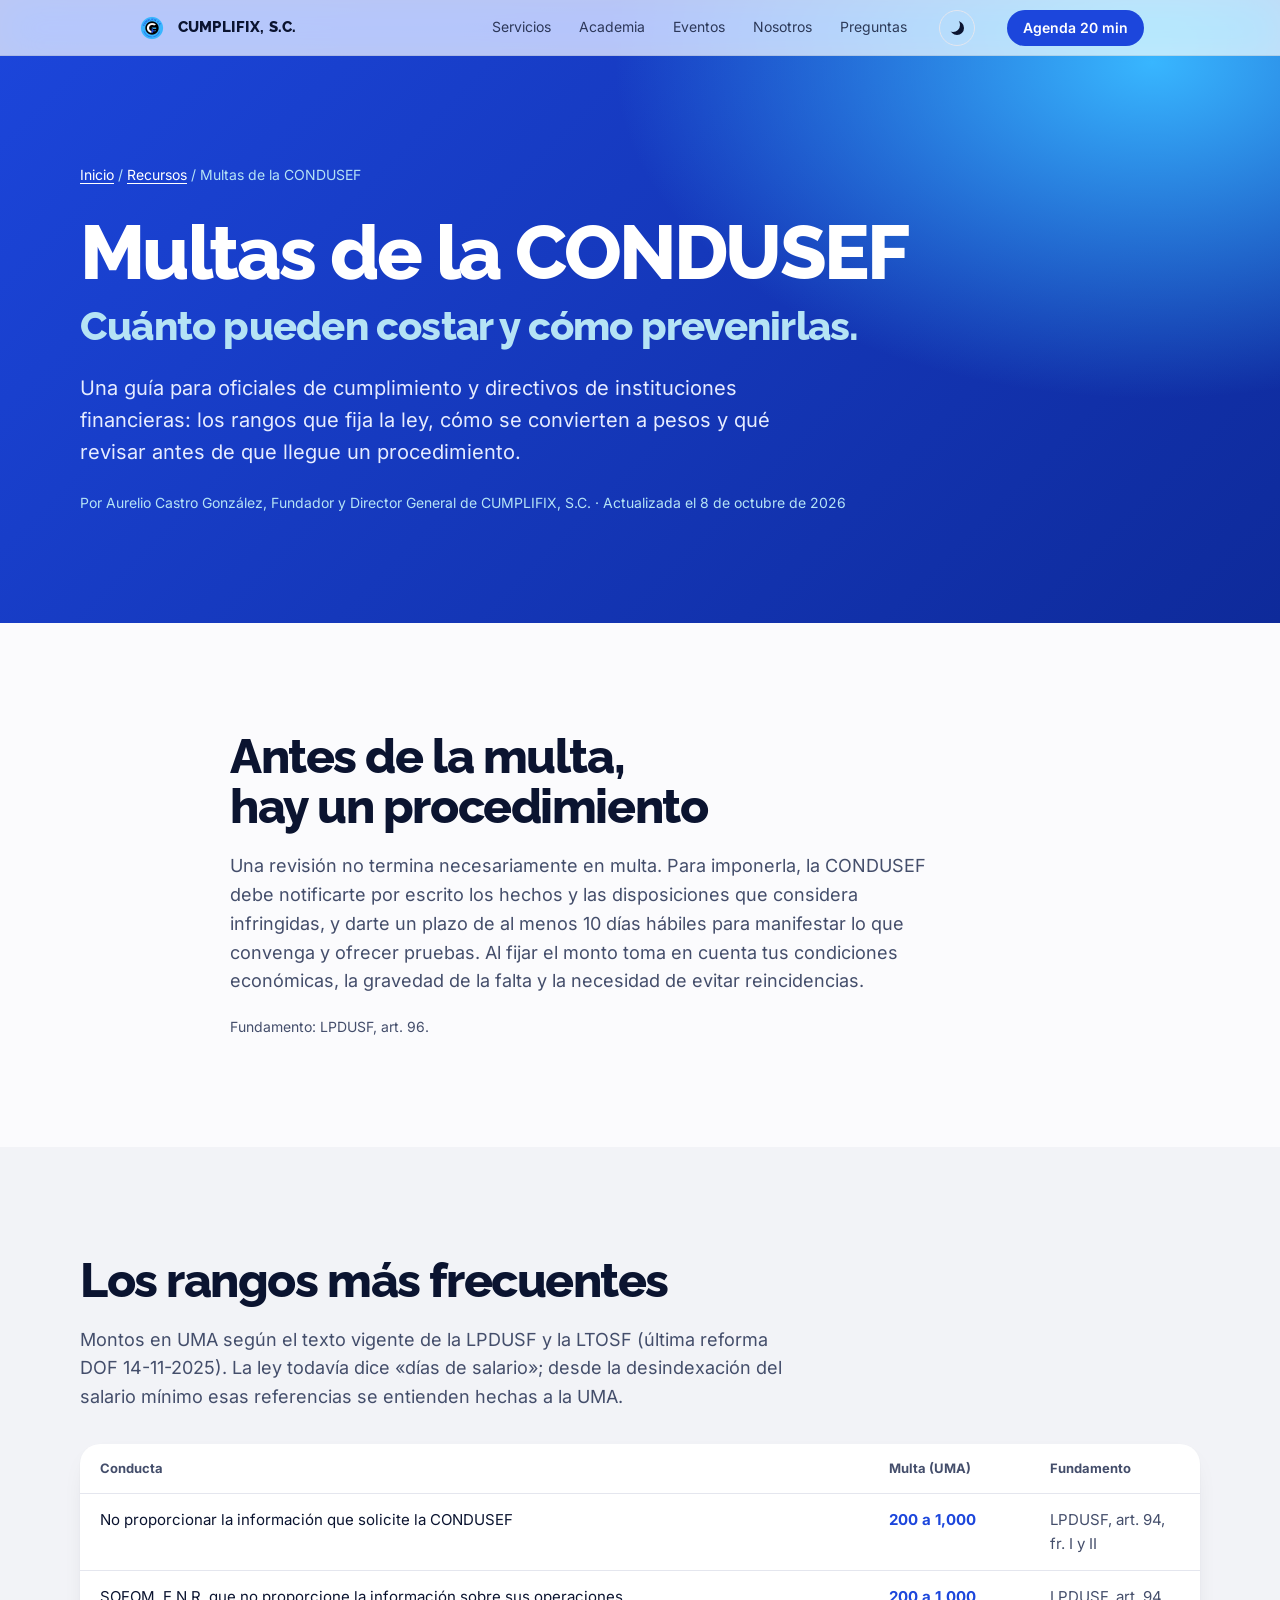
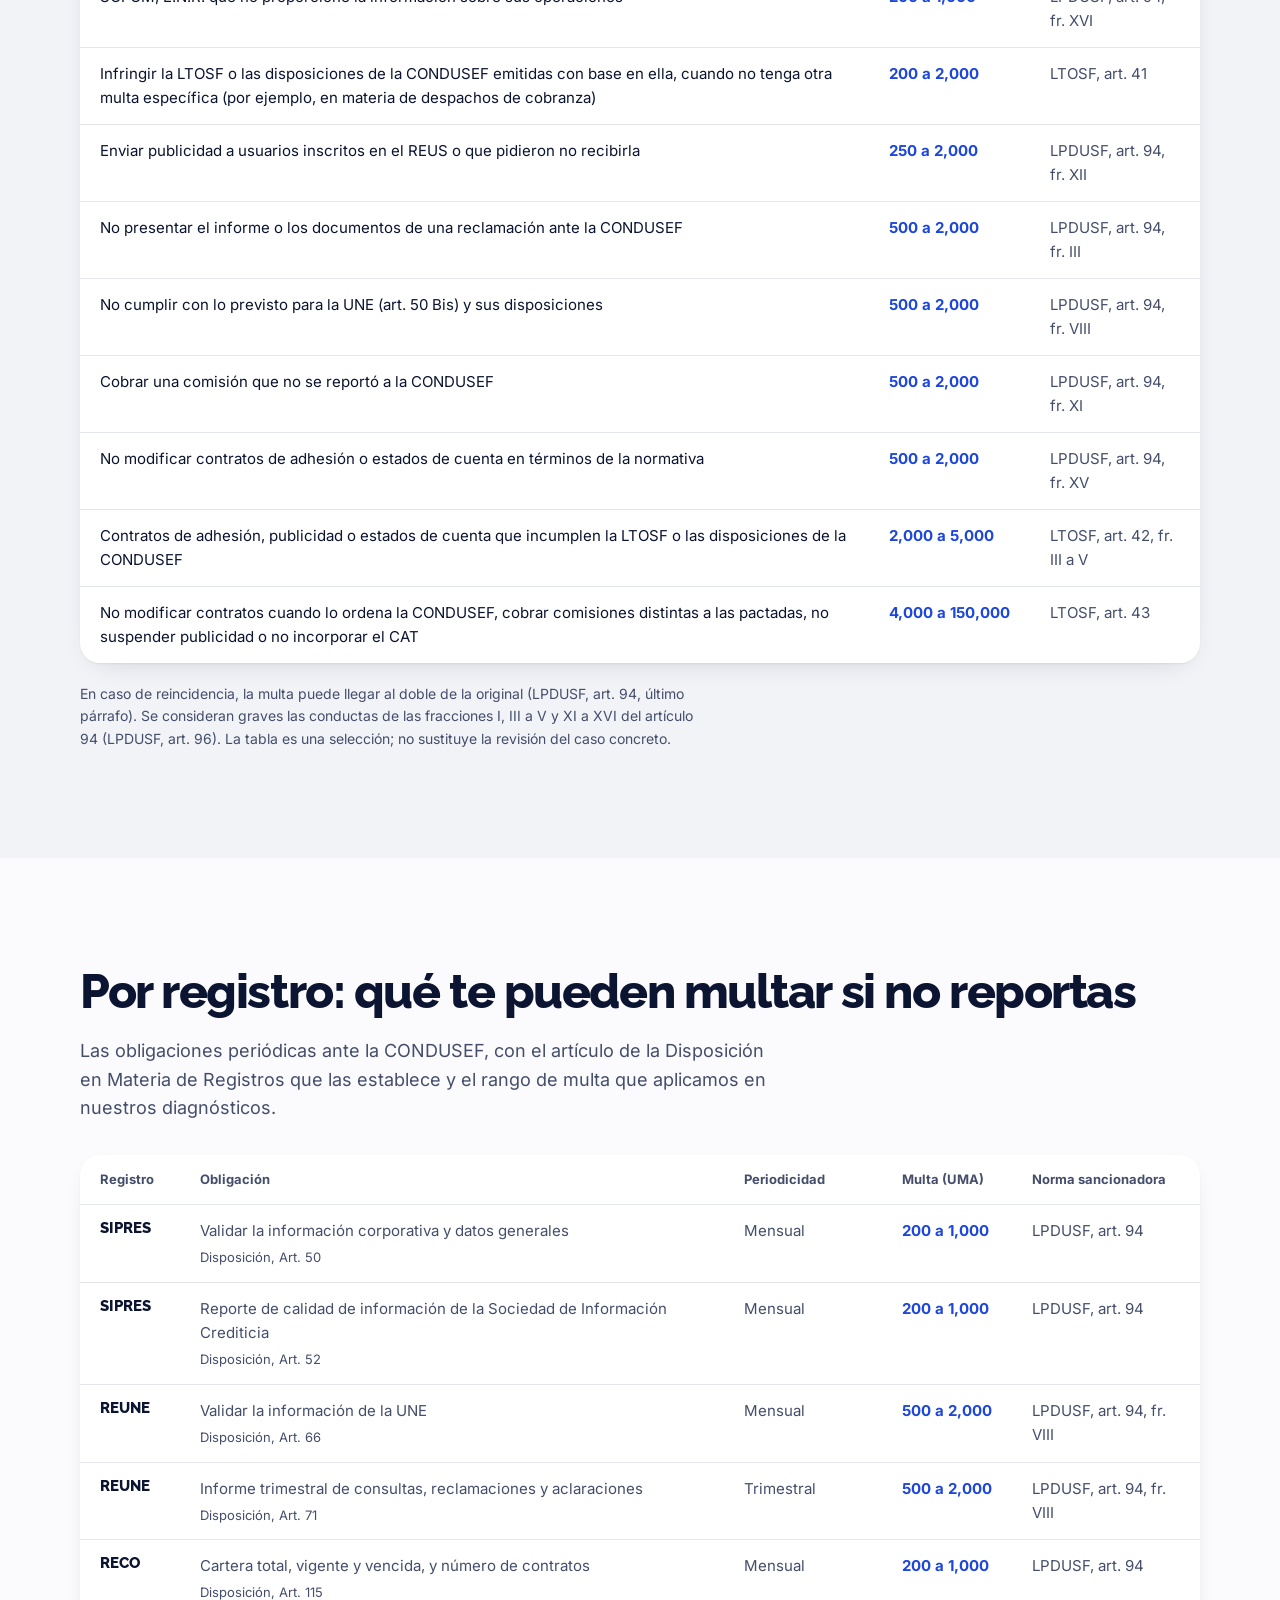
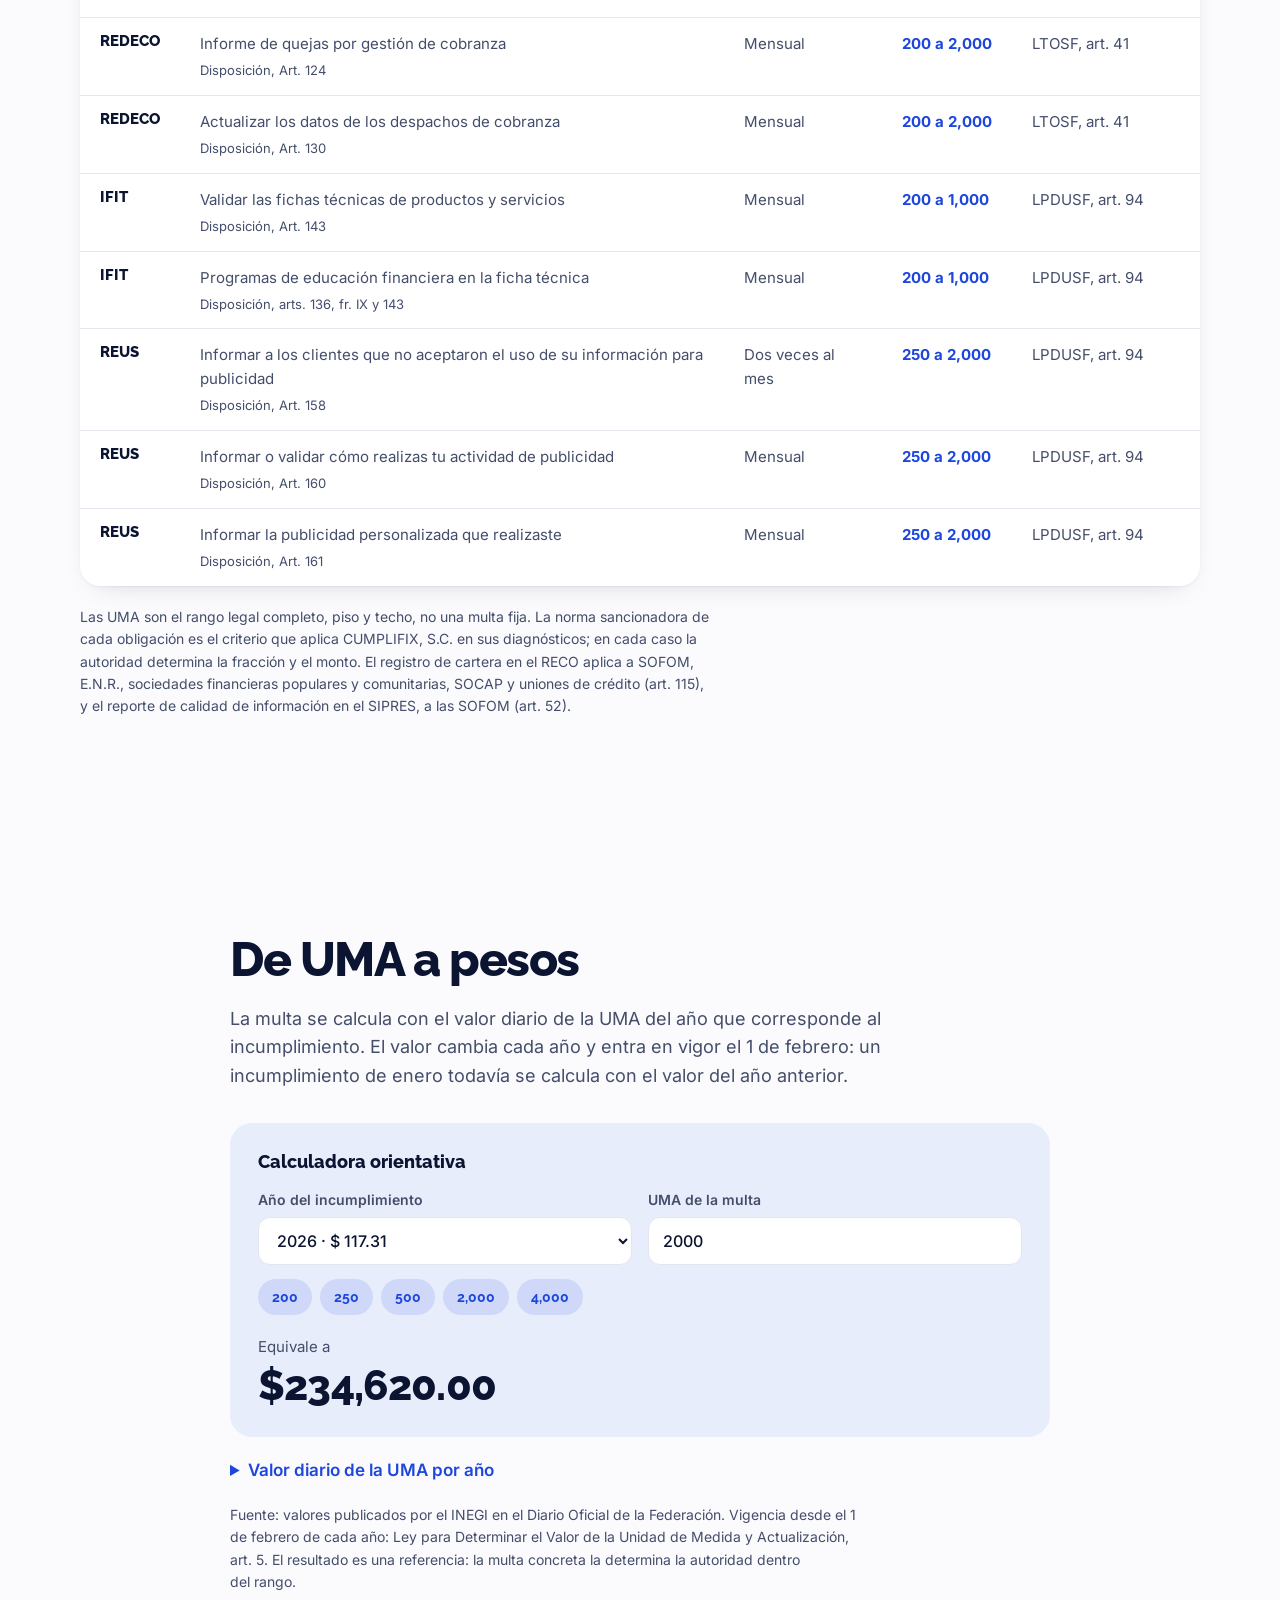
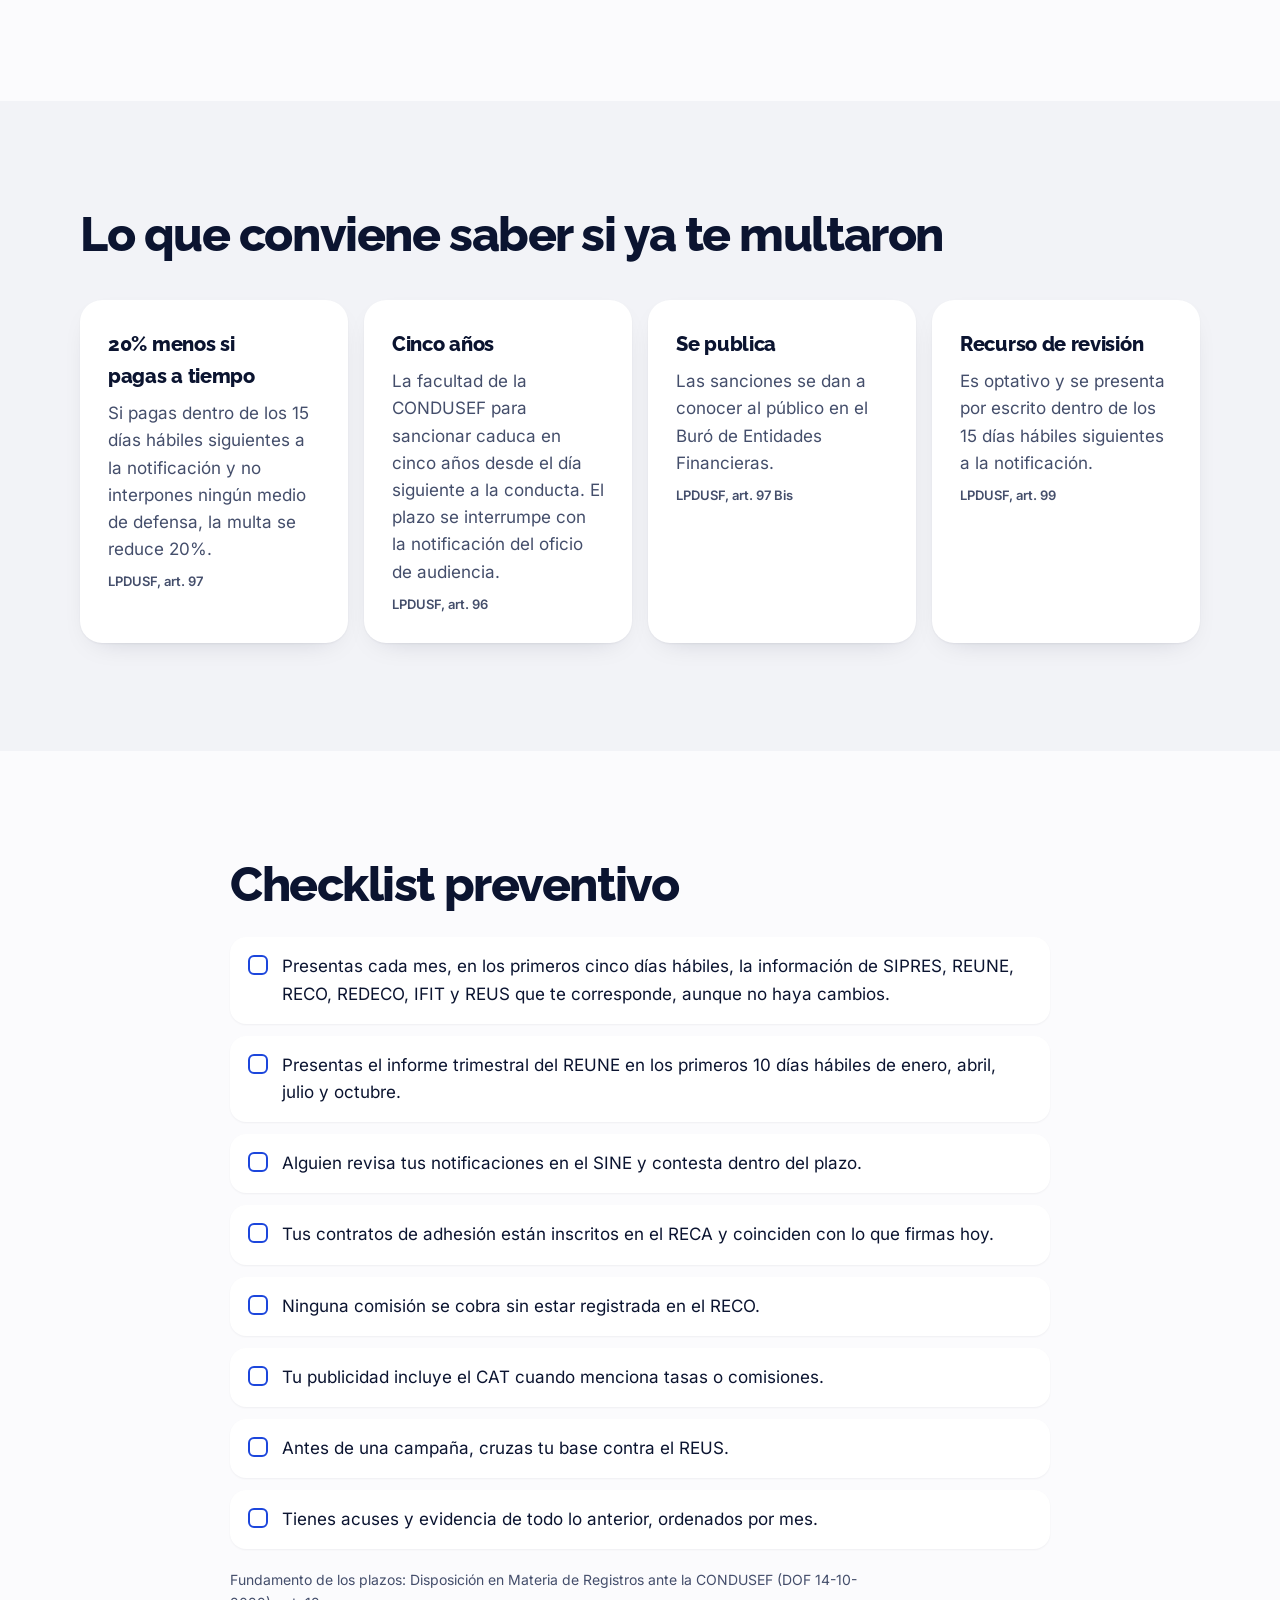
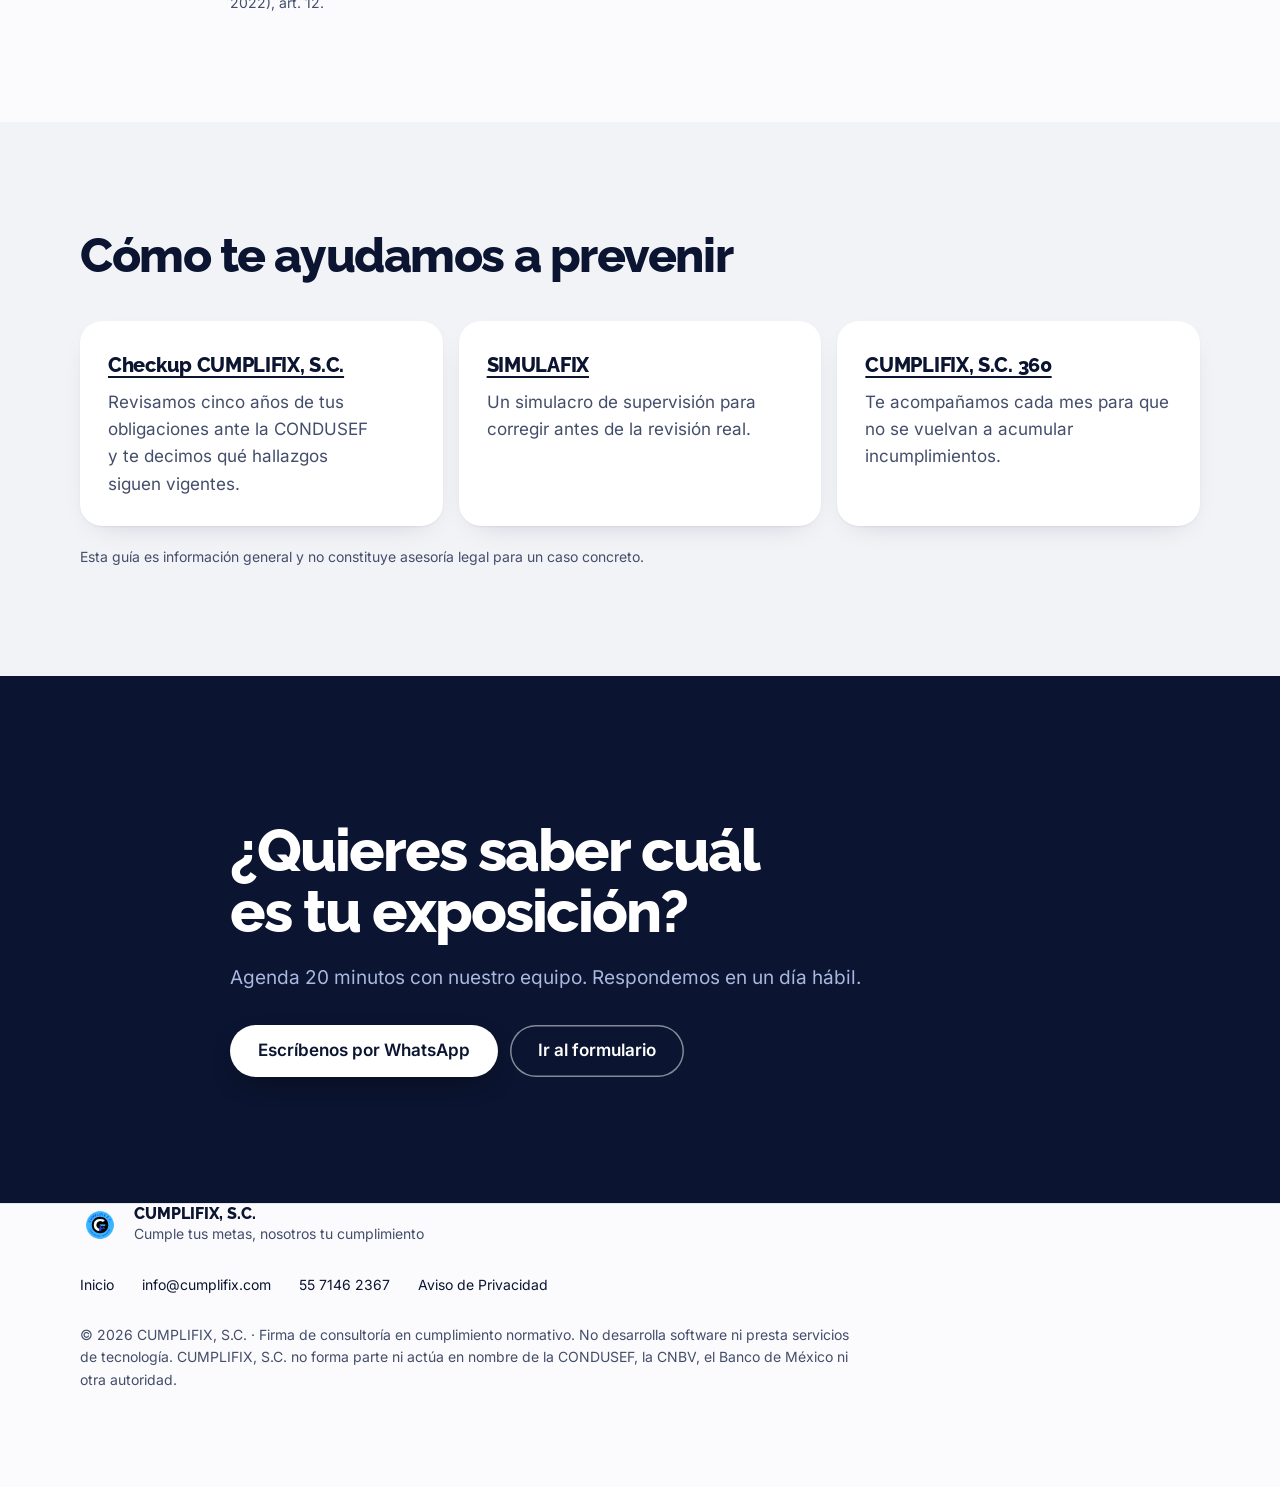
==== commit 109ca2c1: "Aviso de privacidad: apartado XI cubre la agenda; guía de multas: educación financiera en arts. 136 " ====
--- a/recursos/multas-condusef/index.html
+++ b/recursos/multas-condusef/index.html
@@ -12,9 +12,12 @@
   <meta property="og:description" content="Rangos de multa en UMA, valor de la UMA por año y checklist para prevenir sanciones.">
   <meta property="og:type" content="article">
   <meta property="og:url" content="https://cumplifix.com/recursos/multas-condusef/">
-  <meta property="og:image" content="https://cumplifix.com/assets/img/logo-1000.png">
+  <meta property="og:image" content="https://cumplifix.com/assets/img/og-cumplifix.jpg">
+  <meta property="og:image:width" content="1200">
+  <meta property="og:image:height" content="630">
+  <meta property="og:image:alt" content="CUMPLIFIX, S.C. · Cumple tus metas, nosotros tu cumplimiento.">
   <meta property="og:locale" content="es_MX">
-  <meta name="twitter:card" content="summary">
+  <meta name="twitter:card" content="summary_large_image">
   <meta name="theme-color" content="#FBFBFD" media="(prefers-color-scheme: light)">
   <meta name="theme-color" content="#060A18" media="(prefers-color-scheme: dark)">
   <meta name="color-scheme" content="light dark">
@@ -51,7 +54,7 @@
     }
    },
    "mainEntityOfPage": "https://cumplifix.com/recursos/multas-condusef/",
-   "image": "https://cumplifix.com/assets/img/logo-1000.png"
+   "image": "https://cumplifix.com/assets/img/og-cumplifix.jpg"
   },
   {
    "@type": "BreadcrumbList",
@@ -84,7 +87,7 @@
   <script src="/assets/js/multas.js?v=20261008a" defer></script>
   <link rel="preload" href="/assets/fonts/raleway-var.woff2" as="font" type="font/woff2" crossorigin>
   <link rel="preload" href="/assets/fonts/inter-var.woff2" as="font" type="font/woff2" crossorigin>
-  <link rel="stylesheet" href="/assets/css/main.css?v=20261008f">
+  <link rel="stylesheet" href="/assets/css/main.css?v=20261009a">
 </head>
 <body class="svc-page">
   <a class="skip" href="#contenido">Saltar al contenido</a>
@@ -163,7 +166,7 @@
             <tr><td class="reg">REDECO</td><td>Informe de quejas por gestión de cobranza<span class="g-art">Disposición, Art. 124</span></td><td>Mensual</td><td class="num">200 a 2,000</td><td>LTOSF, art. 41</td></tr>
             <tr><td class="reg">REDECO</td><td>Actualizar los datos de los despachos de cobranza<span class="g-art">Disposición, Art. 130</span></td><td>Mensual</td><td class="num">200 a 2,000</td><td>LTOSF, art. 41</td></tr>
             <tr><td class="reg">IFIT</td><td>Validar las fichas técnicas de productos y servicios<span class="g-art">Disposición, Art. 143</span></td><td>Mensual</td><td class="num">200 a 1,000</td><td>LPDUSF, art. 94</td></tr>
-            <tr><td class="reg">IFIT</td><td>Programas de educación financiera<span class="g-art">Disposición, Art. 134, fr. XIII</span></td><td>Mensual</td><td class="num">200 a 1,000</td><td>LPDUSF, art. 94</td></tr>
+            <tr><td class="reg">IFIT</td><td>Programas de educación financiera en la ficha técnica<span class="g-art">Disposición, arts. 136, fr. IX y 143</span></td><td>Mensual</td><td class="num">200 a 1,000</td><td>LPDUSF, art. 94</td></tr>
             <tr><td class="reg">REUS</td><td>Informar a los clientes que no aceptaron el uso de su información para publicidad<span class="g-art">Disposición, Art. 158</span></td><td>Dos veces al mes</td><td class="num">250 a 2,000</td><td>LPDUSF, art. 94</td></tr>
             <tr><td class="reg">REUS</td><td>Informar o validar cómo realizas tu actividad de publicidad<span class="g-art">Disposición, Art. 160</span></td><td>Mensual</td><td class="num">250 a 2,000</td><td>LPDUSF, art. 94</td></tr>
             <tr><td class="reg">REUS</td><td>Informar la publicidad personalizada que realizaste<span class="g-art">Disposición, Art. 161</span></td><td>Mensual</td><td class="num">250 a 2,000</td><td>LPDUSF, art. 94</td></tr>
--- a/assets/css/main.css
+++ b/assets/css/main.css
@@ -693,7 +693,7 @@
 .jn-topic { margin-top: 10px; font-size: 1.375rem; font-weight: 800; line-height: 1.2; letter-spacing: -0.015em; }
 .jn-by, .jn-ev { margin-top: 10px; color: #444E6B; font-size: .9375rem; }
 .jn-img { margin: -32px -32px 24px; border-radius: 28px 28px 0 0; overflow: hidden; aspect-ratio: 1 / 1; max-height: 320px; }
-.jn-img img { width: 100%; height: 100%; object-fit: cover; }
+.jn-img img { width: 100%; height: 100%; object-fit: cover; object-position: top center; }
 @media (max-width: 860px) { .jueves-grid { grid-template-columns: 1fr; } }
 .events-col { display: grid; gap: 16px; }
 .events-more { list-style: none; margin: 0; padding: 0; display: grid; gap: 10px; }
@@ -801,7 +801,7 @@
 .jpop-x { position: absolute; right: 12px; top: 10px; width: 36px; height: 36px; border: 0; border-radius: 50%; background: transparent; color: var(--ink-2); font-size: 1.5rem; cursor: pointer; }
 .jpop-x:hover { background: var(--ground-2); }
 .jpop-img { margin: -24px -24px 16px; border-radius: 24px 24px 0 0; overflow: hidden; max-height: 220px; }
-.jpop-img img { width: 100%; height: 100%; object-fit: cover; }
+.jpop-img img { width: 100%; height: 100%; object-fit: cover; object-position: top center; }
 .jpop-when { font-weight: 700; color: var(--accent-text); font-size: .9375rem; padding-right: 32px; }
 .jpop-title { margin-top: 6px; font-size: 1.375rem; font-weight: 800; letter-spacing: -0.02em; }
 .jpop-topic { margin-top: 8px; font-weight: 600; line-height: 1.35; }
@@ -945,3 +945,32 @@
   .g-table-reg td:nth-child(3) { margin-top: 6px; font-size: .8125rem; color: var(--ink-2); }
   .g-table-reg td:first-child { font-size: .875rem; }
 }
+
+/* ============ Transiciones ============ */
+@media (prefers-reduced-motion: no-preference) {
+  /* Entre páginas: la página que sale se desvanece y la nueva sube suavemente; el menú se queda fijo */
+  @view-transition { navigation: auto; }
+  .nav { view-transition-name: nav; }
+  ::view-transition-old(root) { animation: vt-out .22s cubic-bezier(0.4, 0, 1, 1) both; }
+  ::view-transition-new(root) { animation: vt-in .5s var(--ease-out) .05s both; }
+  @keyframes vt-out { to { opacity: 0; transform: translateY(-10px); } }
+  @keyframes vt-in { from { opacity: 0; transform: translateY(18px); } }
+  /* Dentro de una página sin desplazamiento suave por JS */
+  html:not(.lenis) { scroll-behavior: smooth; }
+  /* Menú en celular */
+  .nav.is-open .nav-links { animation: menu-in .35s var(--ease-out) both; }
+  @keyframes menu-in { from { opacity: 0; transform: translateY(-10px); } }
+  /* Preguntas frecuentes y avisos plegables: abren y cierran con suavidad */
+  details { interpolate-size: allow-keywords; }
+  details::details-content { height: 0; overflow: clip; transition: height .4s var(--ease-out), content-visibility .4s allow-discrete; }
+  details[open]::details-content { height: auto; }
+}
+[id] { scroll-margin-top: calc(var(--nav-h) + 16px); }
+
+/* Menú en celulares angostos: que el nombre no choque con el botón */
+@media (max-width: 400px) {
+  .brand { gap: 8px; font-size: .8125rem; }
+  .brand img { width: 26px; height: 26px; }
+  .nav .btn-sm { padding: 0 12px; font-size: .8125rem; min-height: 34px; }
+  .nav-inner { gap: 8px; }
+}
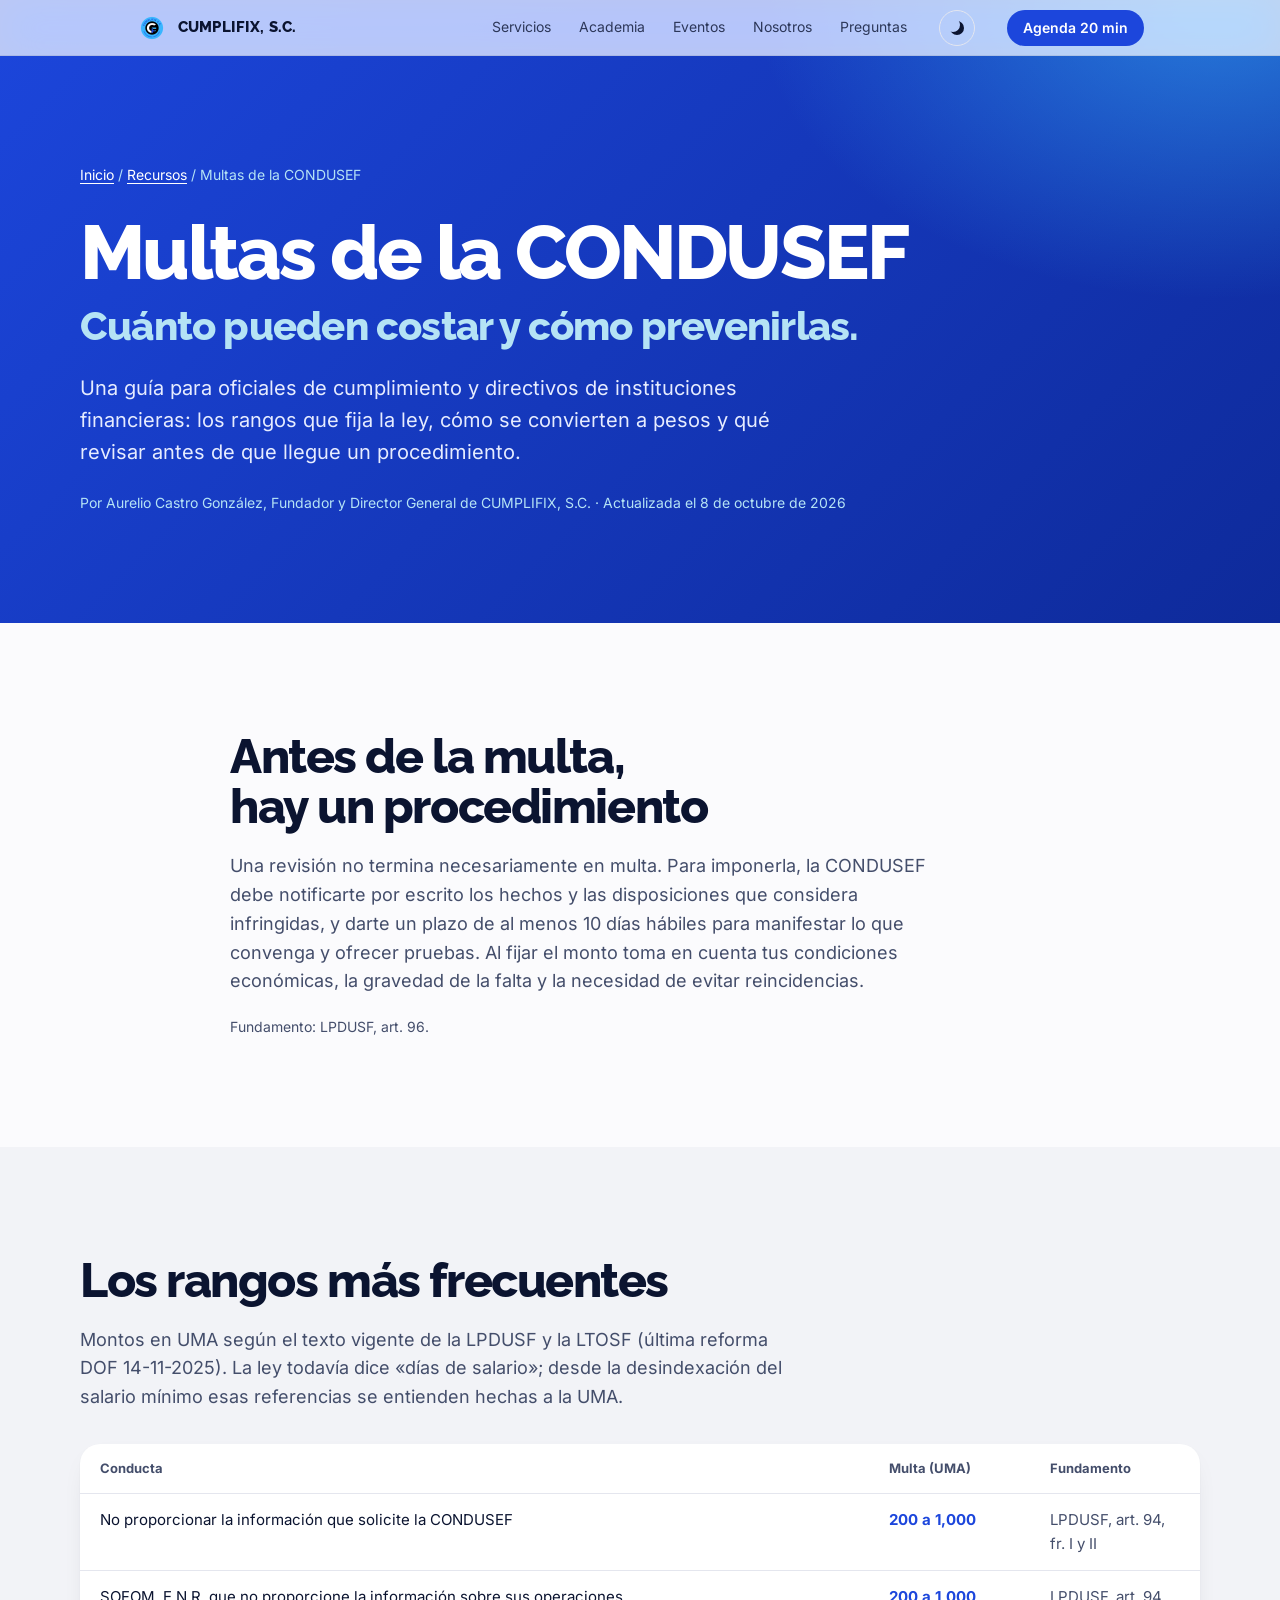
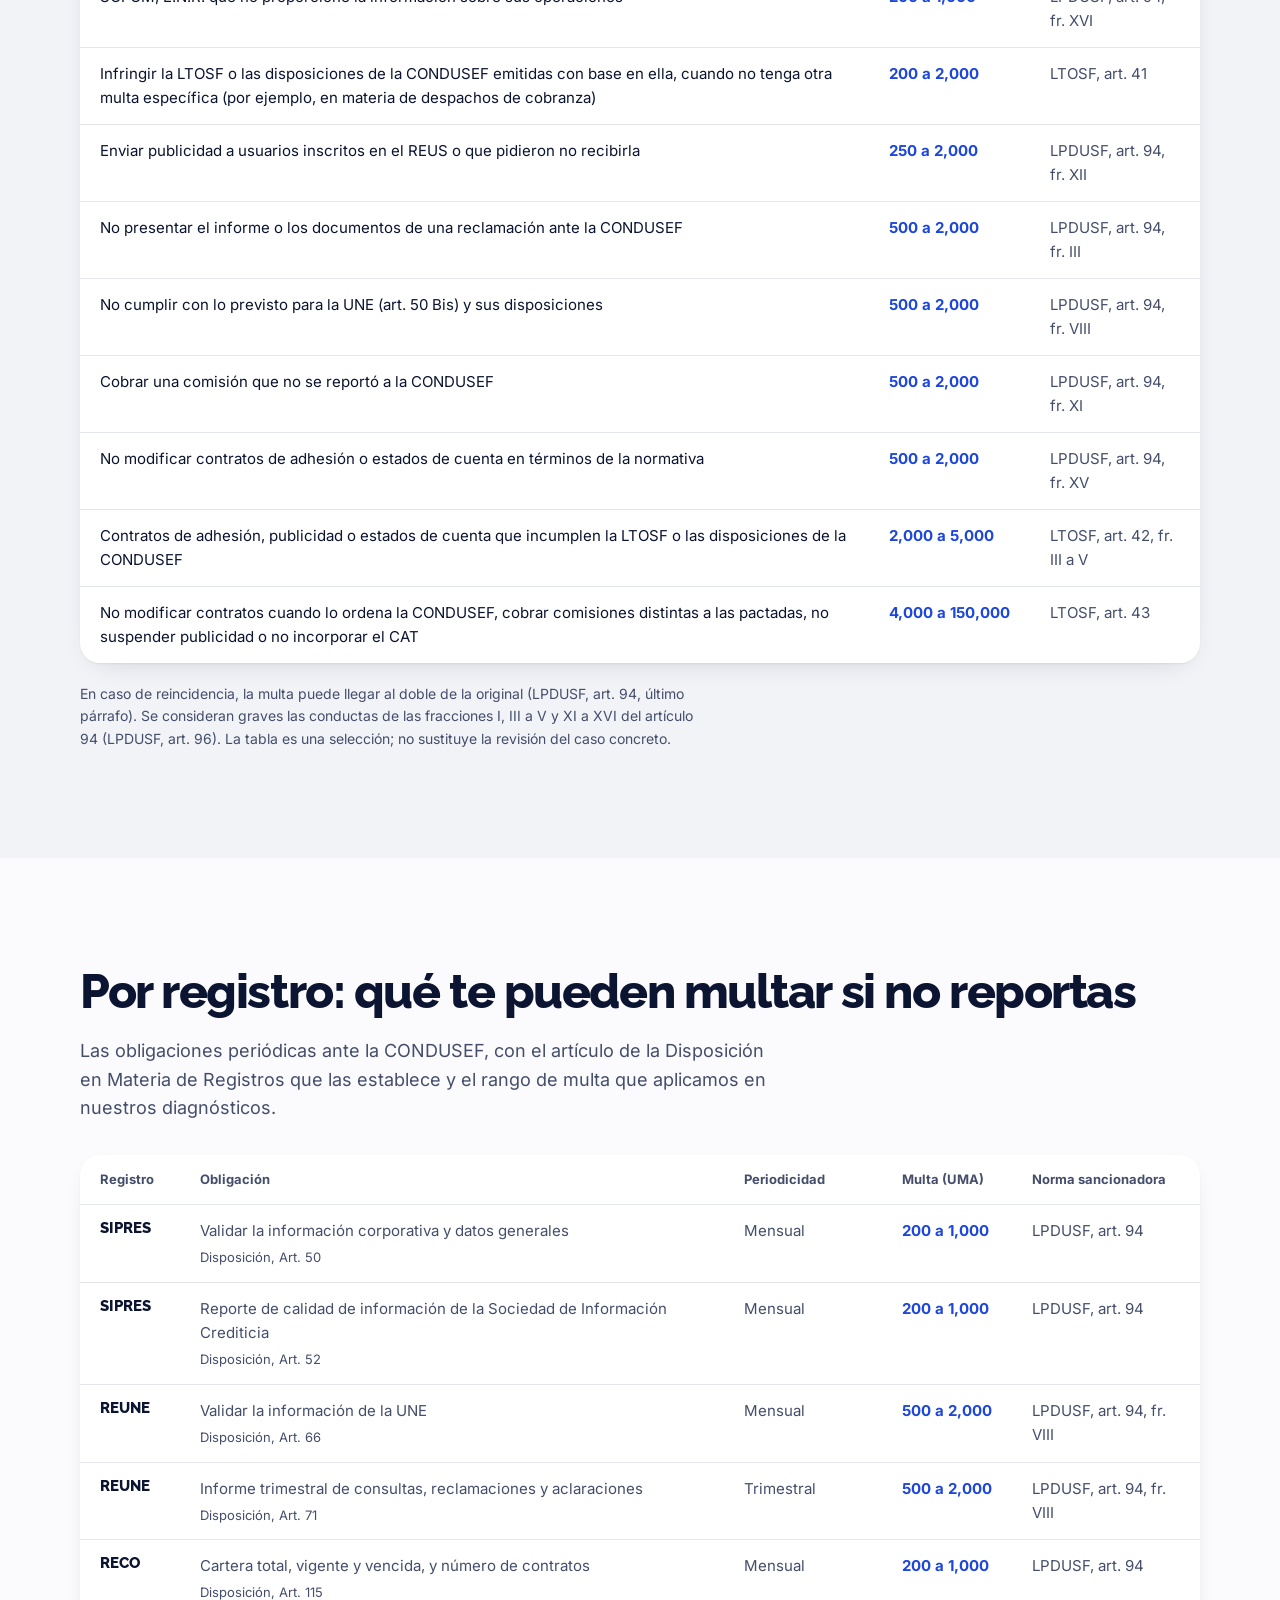
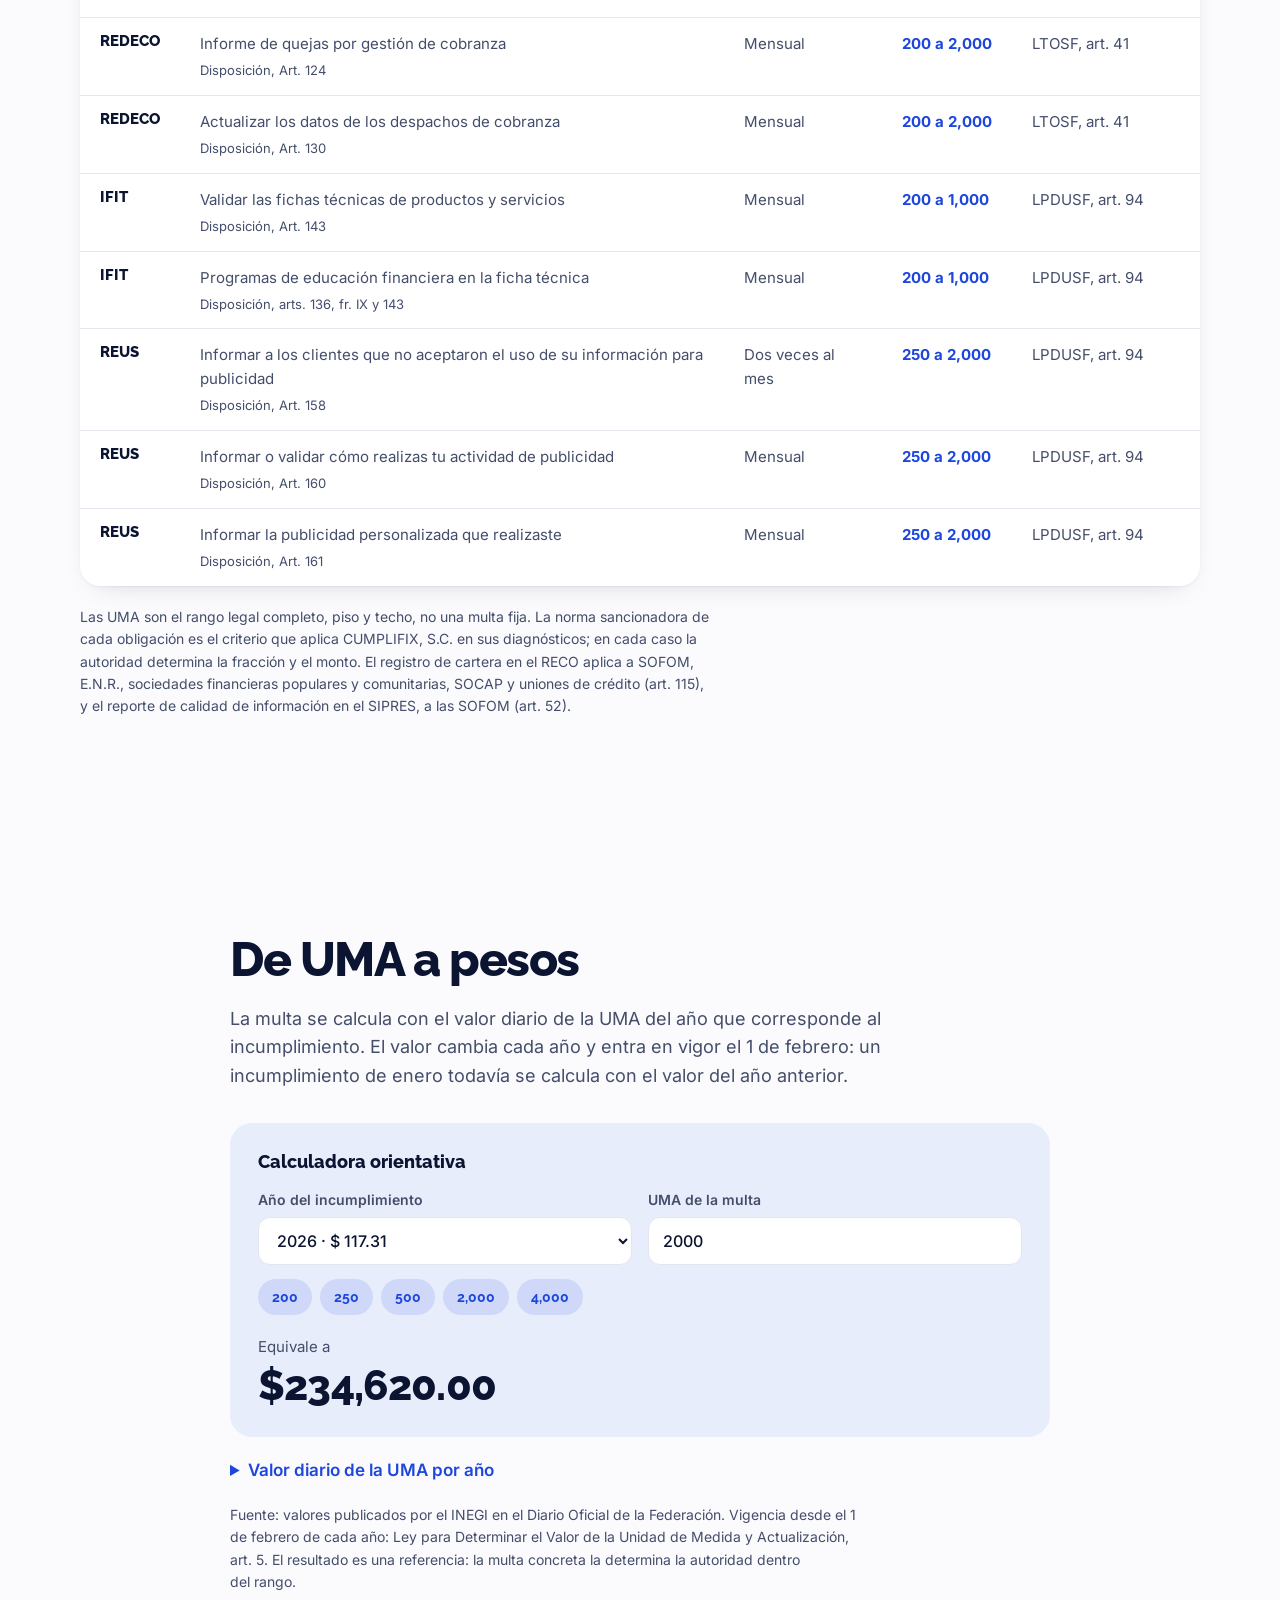
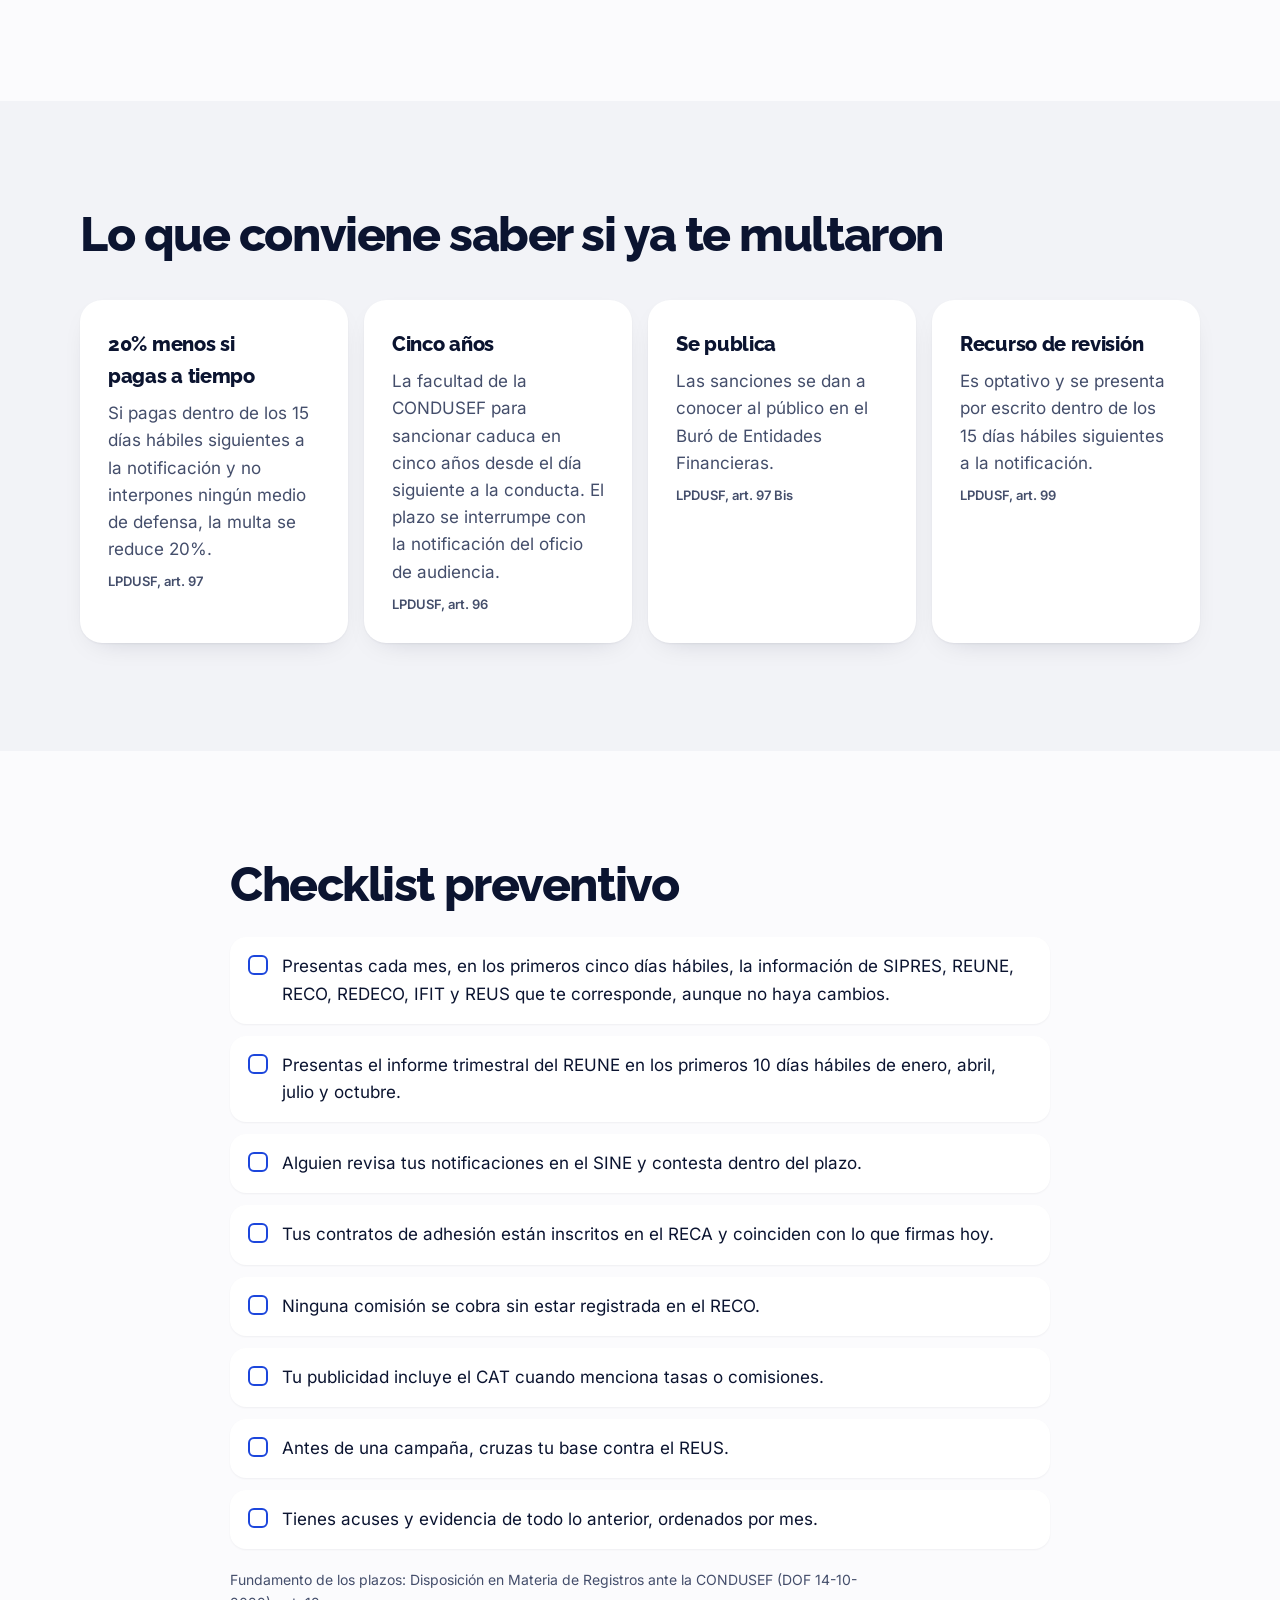
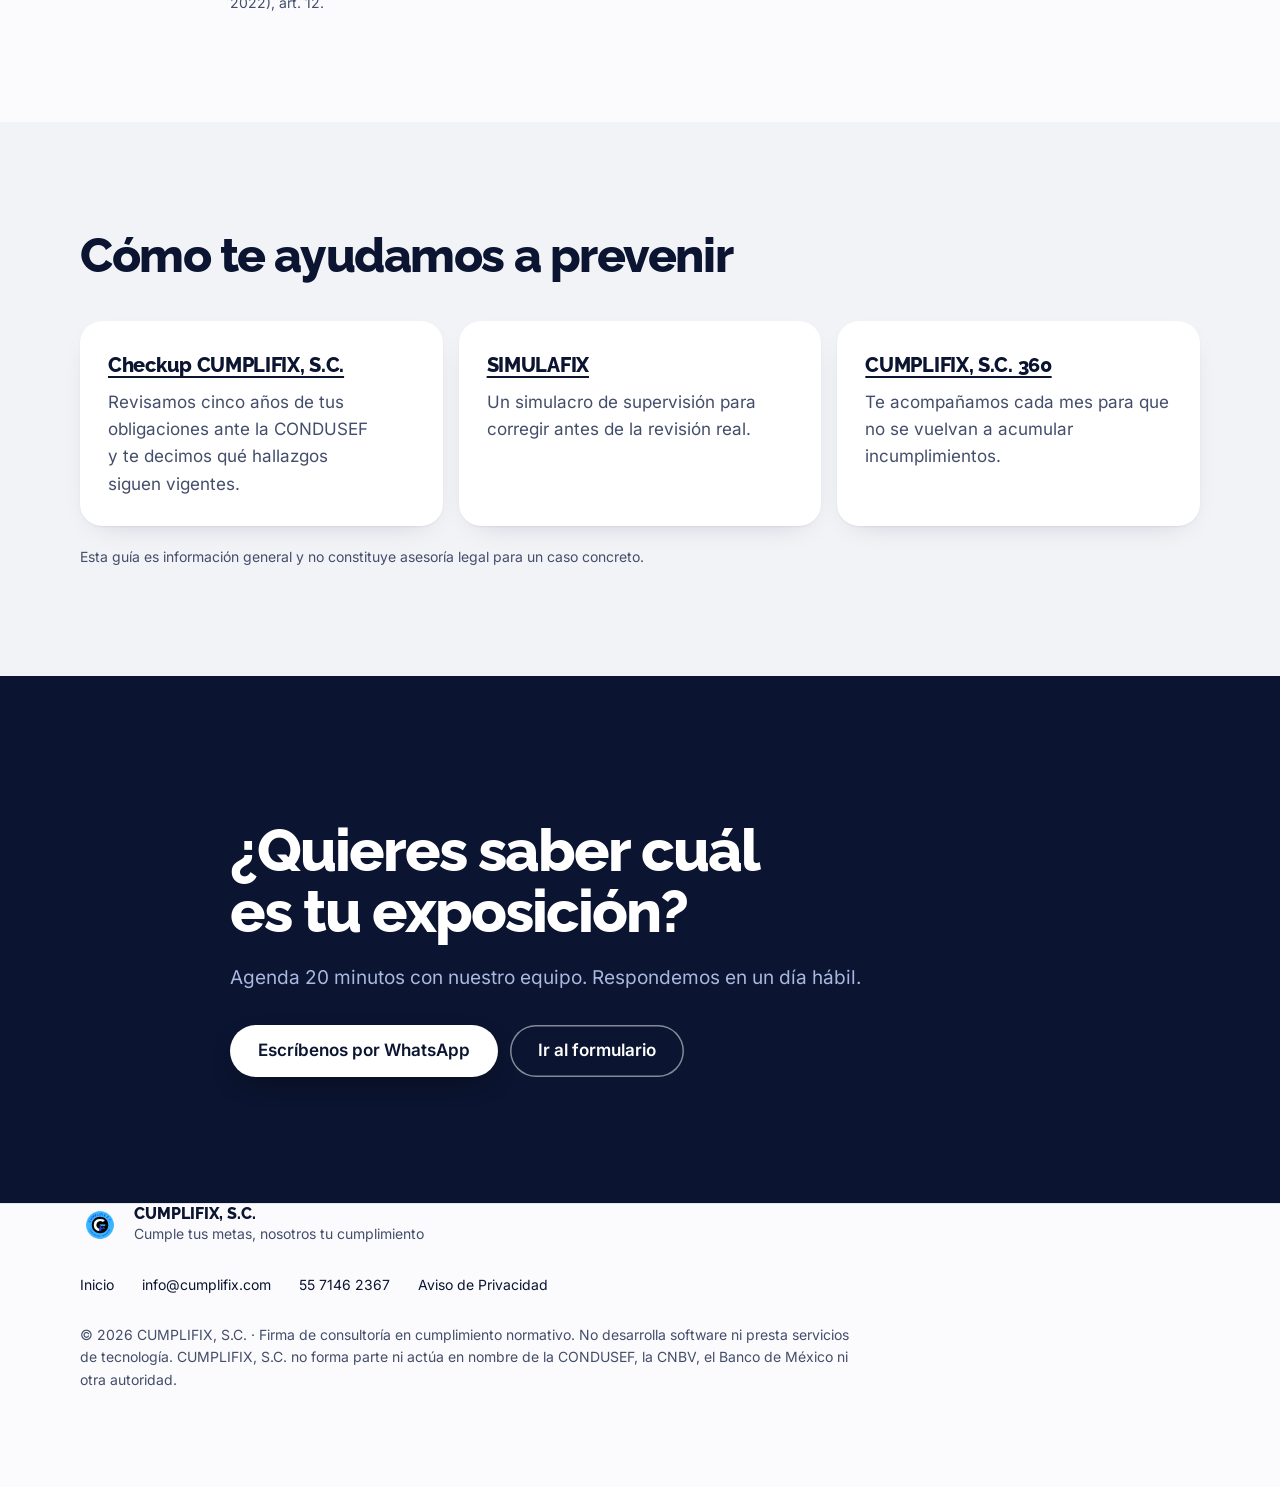
==== commit 90d94526: "Página principal: capítulos, botones homologados, servicios plegables, centro de recursos, banda de " ====
--- a/recursos/multas-condusef/index.html
+++ b/recursos/multas-condusef/index.html
@@ -87,7 +87,7 @@
   <script src="/assets/js/multas.js?v=20261008a" defer></script>
   <link rel="preload" href="/assets/fonts/raleway-var.woff2" as="font" type="font/woff2" crossorigin>
   <link rel="preload" href="/assets/fonts/inter-var.woff2" as="font" type="font/woff2" crossorigin>
-  <link rel="stylesheet" href="/assets/css/main.css?v=20261009a">
+  <link rel="stylesheet" href="/assets/css/main.css?v=20261015a">
 </head>
 <body class="svc-page">
   <a class="skip" href="#contenido">Saltar al contenido</a>
--- a/assets/css/main.css
+++ b/assets/css/main.css
@@ -226,7 +226,7 @@
 @media (max-width: 600px) { .hero-proof { flex-direction: column; gap: 6px; } .hero-proof li + li::before { display: none; } }
 
 /* ============ Escenario: panel que se expande ============ */
-.stage { position: relative; height: 340vh; }
+.stage { position: relative; height: 240vh; }
 .stage-pin { position: sticky; top: 0; height: 100vh; height: 100svh; overflow: hidden; }
 .stage-panel {
   position: absolute; inset: 0;
@@ -585,8 +585,8 @@
 .services { padding: 14vh 0 10vh; }
 .svc-rows { list-style: none; max-width: 1120px; margin: 56px auto 0; padding: 0 var(--gutter); }
 .svc-row {
-  display: grid; grid-template-columns: 150px minmax(0, 1fr) auto; gap: 8px 40px; align-items: start;
-  padding: 28px 0; border-top: 1px solid var(--line);
+  display: block;
+  padding: 24px 0; border-top: 1px solid var(--line);
 }
 .svc-row:last-child { border-bottom: 1px solid var(--line); }
 .svc-row h3 { font-size: clamp(1.25rem, 2vw, 1.625rem); font-weight: 800; letter-spacing: -0.02em; line-height: 1.15; }
@@ -683,7 +683,7 @@
 @media (max-width: 760px) { .course { grid-template-columns: 64px 1fr; } .course-price, .course .btn { grid-column: 2; justify-self: start; } }
 
 /* ============ Jueves CUMPLIFIX ============ */
-.jueves { padding: 14vh var(--gutter); color: #fff; background: radial-gradient(70% 90% at 90% 10%, #38B6FF 0%, transparent 60%), linear-gradient(135deg, #1C46DC, #0E2A9A); }
+.jueves { padding: 14vh var(--gutter); color: #fff; background: radial-gradient(60% 80% at 95% 0%, rgba(56, 182, 255, .55) 0%, transparent 60%), linear-gradient(135deg, #1C46DC, #0E2A9A); }
 .jueves-grid { max-width: 1120px; margin: 0 auto; display: grid; grid-template-columns: 6fr 5fr; gap: 56px; align-items: center; }
 .jueves-title { font-weight: 800; font-size: clamp(2.2rem, 5vw, 4rem); line-height: 1.02; letter-spacing: -0.036em; }
 .jueves-title span { display: block; color: var(--cotton); }
@@ -789,25 +789,7 @@
 .wa-float:hover { transform: scale(1.06); }
 @media (max-width: 700px) { .wa-float { display: none; } }
 
-/* ============ Aviso de Jueves CUMPLIFIX ============ */
-.jpop {
-  position: fixed; left: 24px; bottom: 24px; z-index: 70; width: min(380px, calc(100vw - 32px));
-  background: var(--surface); color: var(--fg); border-radius: 24px; padding: 24px;
-  box-shadow: 0 30px 80px -20px rgba(11, 20, 48, .55), 0 0 0 1px var(--line);
-  animation: jpop-in .6s var(--ease-out) both;
-}
-.jpop[hidden] { display: none; }
-@keyframes jpop-in { from { opacity: 0; transform: translateY(24px) scale(.97); } }
-.jpop-x { position: absolute; right: 12px; top: 10px; width: 36px; height: 36px; border: 0; border-radius: 50%; background: transparent; color: var(--ink-2); font-size: 1.5rem; cursor: pointer; }
-.jpop-x:hover { background: var(--ground-2); }
-.jpop-img { margin: -24px -24px 16px; border-radius: 24px 24px 0 0; overflow: hidden; max-height: 220px; }
-.jpop-img img { width: 100%; height: 100%; object-fit: cover; object-position: top center; }
-.jpop-when { font-weight: 700; color: var(--accent-text); font-size: .9375rem; padding-right: 32px; }
-.jpop-title { margin-top: 6px; font-size: 1.375rem; font-weight: 800; letter-spacing: -0.02em; }
-.jpop-topic { margin-top: 8px; font-weight: 600; line-height: 1.35; }
-.jpop-by { margin-top: 6px; color: var(--ink-2); font-size: .9375rem; }
-.jpop .btn { margin-top: 18px; width: 100%; }
-@media (max-width: 700px) { .jpop { left: 16px; bottom: 96px; } }
+
 
 /* ============ Página legal ============ */
 .nav-back { margin-left: auto; font-size: .875rem; text-decoration: none; color: var(--accent-text); font-weight: 600; }
@@ -863,7 +845,7 @@
 .svc-page main { overflow-x: clip; }
 .sp-wrap { max-width: 1120px; margin: 0 auto; }
 .sp-narrow { max-width: 820px; }
-.sp-hero { padding: calc(var(--nav-h) + 12vh) var(--gutter) 12vh; color: #fff; background: radial-gradient(70% 90% at 90% 10%, #38B6FF 0%, transparent 60%), linear-gradient(135deg, #1C46DC, #0E2A9A); }
+.sp-hero { padding: calc(var(--nav-h) + 12vh) var(--gutter) 12vh; color: #fff; background: radial-gradient(60% 80% at 95% 0%, rgba(56, 182, 255, .55) 0%, transparent 60%), linear-gradient(135deg, #1C46DC, #0E2A9A); }
 .sp-crumbs { font-size: .875rem; color: var(--cotton); margin-bottom: 28px; }
 .sp-crumbs a { color: #fff; }
 .sp-title { font-weight: 800; font-size: clamp(2.4rem, 6vw, 4.75rem); line-height: 1.02; letter-spacing: -0.036em; max-width: 18ch; }
@@ -974,3 +956,87 @@
   .nav .btn-sm { padding: 0 12px; font-size: .8125rem; min-height: 34px; }
   .nav-inner { gap: 8px; }
 }
+
+
+/* ============ Página principal reorganizada (oct. 2026) ============ */
+/* Botón del menú: texto completo y corto según el ancho */
+.cta-short { display: none; }
+@media (max-width: 400px) { .cta-long { display: none; } .cta-short { display: inline; } }
+
+/* Menú: capítulo actual */
+.nav-links a.is-active { opacity: 1; font-weight: 600; text-decoration: underline; text-decoration-thickness: 2px; text-underline-offset: 8px; text-decoration-color: var(--sky); }
+
+/* Inicio: sectores y alianzas */
+.hero-sectors, .hero-allies { position: relative; z-index: 1; max-width: 62ch; margin: 18px auto 0; font-size: .9375rem; line-height: 1.6; color: var(--ink-2); text-align: center; text-wrap: balance; }
+.hero-allies { margin-top: 6px; }
+.hero-sectors b, .hero-allies b { color: var(--fg); font-weight: 700; margin-right: 6px; }
+.hero-allies a { color: var(--accent-text); font-weight: 600; }
+
+/* Servicios en grupos plegables */
+.svc-groups { max-width: 1120px; margin: 48px auto 0; padding: 0 var(--gutter); }
+.svc-group { border-top: 1px solid var(--line); }
+.svc-group:last-child { border-bottom: 1px solid var(--line); }
+.svc-group > summary { list-style: none; cursor: pointer; display: grid; grid-template-columns: minmax(0, 5fr) minmax(0, 6fr) 40px; gap: 8px 40px; align-items: center; padding: 28px 0; }
+.svc-group > summary::-webkit-details-marker { display: none; }
+.svc-group > summary::after { content: "+"; justify-self: end; font: 400 2rem/1 var(--text); color: var(--accent-text); transition: transform .3s var(--ease-out); }
+.svc-group[open] > summary::after { transform: rotate(45deg); }
+.svc-g-name { font-size: clamp(1.5rem, 2.6vw, 2rem); font-weight: 800; letter-spacing: -0.025em; line-height: 1.1; }
+.svc-g-name span { display: block; margin-top: 6px; font: 500 1rem/1.4 var(--text); letter-spacing: 0; color: var(--ink-2); }
+.svc-g-list { color: var(--fg); font-weight: 600; line-height: 1.5; }
+.svc-group > summary:hover .svc-g-list { color: var(--accent-text); }
+.svc-group .svc-rows { margin: 0 0 24px; padding: 0 0 0 clamp(0px, 4vw, 48px); }
+.svc-group .svc-row:last-child { border-bottom: 0; }
+.svc-row h4 { font-size: clamp(1.125rem, 1.8vw, 1.375rem); font-weight: 800; letter-spacing: -0.02em; line-height: 1.2; }
+.svc-link { margin-top: 10px; }
+@media (max-width: 760px) { .svc-group > summary { grid-template-columns: minmax(0, 1fr) 32px; } .svc-g-list { grid-column: 1; font-size: .9375rem; } .svc-group > summary::after { grid-row: 1; grid-column: 2; } }
+
+/* Un llamado principal y uno secundario al cierre de bloque */
+.sec-ctas { display: flex; flex-wrap: wrap; gap: 12px; max-width: 1120px; margin: 40px auto 0; padding: 0 var(--gutter); }
+.program .sec-ctas { padding: 0; margin-top: 28px; }
+
+/* PUI: liga a la guía gratuita */
+.pui-free { margin-top: 20px; }
+.pui-free a { color: #fff; font-weight: 600; text-underline-offset: 4px; }
+
+/* Academia: programa plegado */
+.program > summary { list-style: none; cursor: pointer; display: flex; justify-content: space-between; align-items: center; padding: 20px 0; border-top: 1px solid var(--line); border-bottom: 1px solid var(--line); }
+.program > summary::-webkit-details-marker { display: none; }
+.program > summary::after { content: "+"; font: 400 1.75rem/1 var(--text); color: var(--accent-text); transition: transform .3s var(--ease-out); }
+.program[open] > summary::after { transform: rotate(45deg); }
+.program-list li { padding: 14px 0; border-top: 1px solid var(--line); font-weight: 600; }
+
+/* Centro de recursos */
+.tools-more { max-width: 1120px; margin: 28px auto 0; padding: 0 var(--gutter); color: var(--ink-2); }
+.tools-more a { color: var(--accent-text); font-weight: 600; }
+.tools { scroll-margin-top: var(--nav-h); }
+
+/* Noticias: ver más */
+.news-item.is-extra { display: none; }
+.news.show-all .news-item.is-extra { display: block; }
+.news-more { display: block; margin: 32px auto 0; }
+
+/* Aviso del evento: banda bajo el menú */
+.evband { position: fixed; top: var(--nav-h); left: 0; right: 0; z-index: 49; background: #0E2A9A; color: #fff; box-shadow: 0 8px 20px -14px rgba(11, 20, 48, .6); animation: evband-in .5s var(--ease-out) both; }
+.evband[hidden] { display: none; }
+@keyframes evband-in { from { transform: translateY(-100%); } }
+.evband-inner { max-width: 1120px; margin: 0 auto; padding: 8px var(--gutter); display: flex; align-items: center; gap: 16px; min-height: 44px; }
+.evband-txt { flex: 1; min-width: 0; font-size: .875rem; white-space: nowrap; overflow: hidden; text-overflow: ellipsis; }
+.evband-txt b { margin-right: 6px; }
+.evband-topic::before { content: " · "; }
+.evband-go { flex: none; padding: 6px 14px; border-radius: 999px; background: #fff; color: #0B1430; font-weight: 700; font-size: .875rem; text-decoration: none; }
+.evband-go:hover { background: #E8EDFC; }
+.evband-x { flex: none; width: 32px; height: 32px; border: 0; border-radius: 50%; background: transparent; color: #fff; font-size: 1.25rem; cursor: pointer; }
+.evband-x:hover { background: rgba(255, 255, 255, .14); }
+.evband-short { display: none; }
+@media (max-width: 700px) { .evband-full { display: none; } .evband-short { display: inline; } }
+.mbar .btn { white-space: nowrap; }
+@media (prefers-reduced-motion: reduce) { .evband { animation: none; } }
+
+/* Volver arriba */
+.totop { position: fixed; z-index: 55; left: 24px; bottom: 24px; width: 44px; height: 44px; display: grid; place-items: center; border-radius: 50%; background: var(--surface); color: var(--fg); text-decoration: none; font-size: 1.125rem; box-shadow: 0 1px 2px rgba(11, 20, 48, .12), 0 10px 24px -12px rgba(11, 20, 48, .45); opacity: 0; pointer-events: none; transform: translateY(8px); transition: opacity .3s var(--ease-out), transform .3s var(--ease-out); }
+.totop.is-on { opacity: 1; pointer-events: auto; transform: none; }
+@media (max-width: 700px) { .totop { left: auto; right: 16px; bottom: 88px; } }
+
+/* Contraste en modo oscuro */
+@media (prefers-color-scheme: dark) { :root:not([data-theme="light"]) .marquee p { color: #8A94B0; } }
+:root[data-theme="dark"] .marquee p { color: #8A94B0; }
